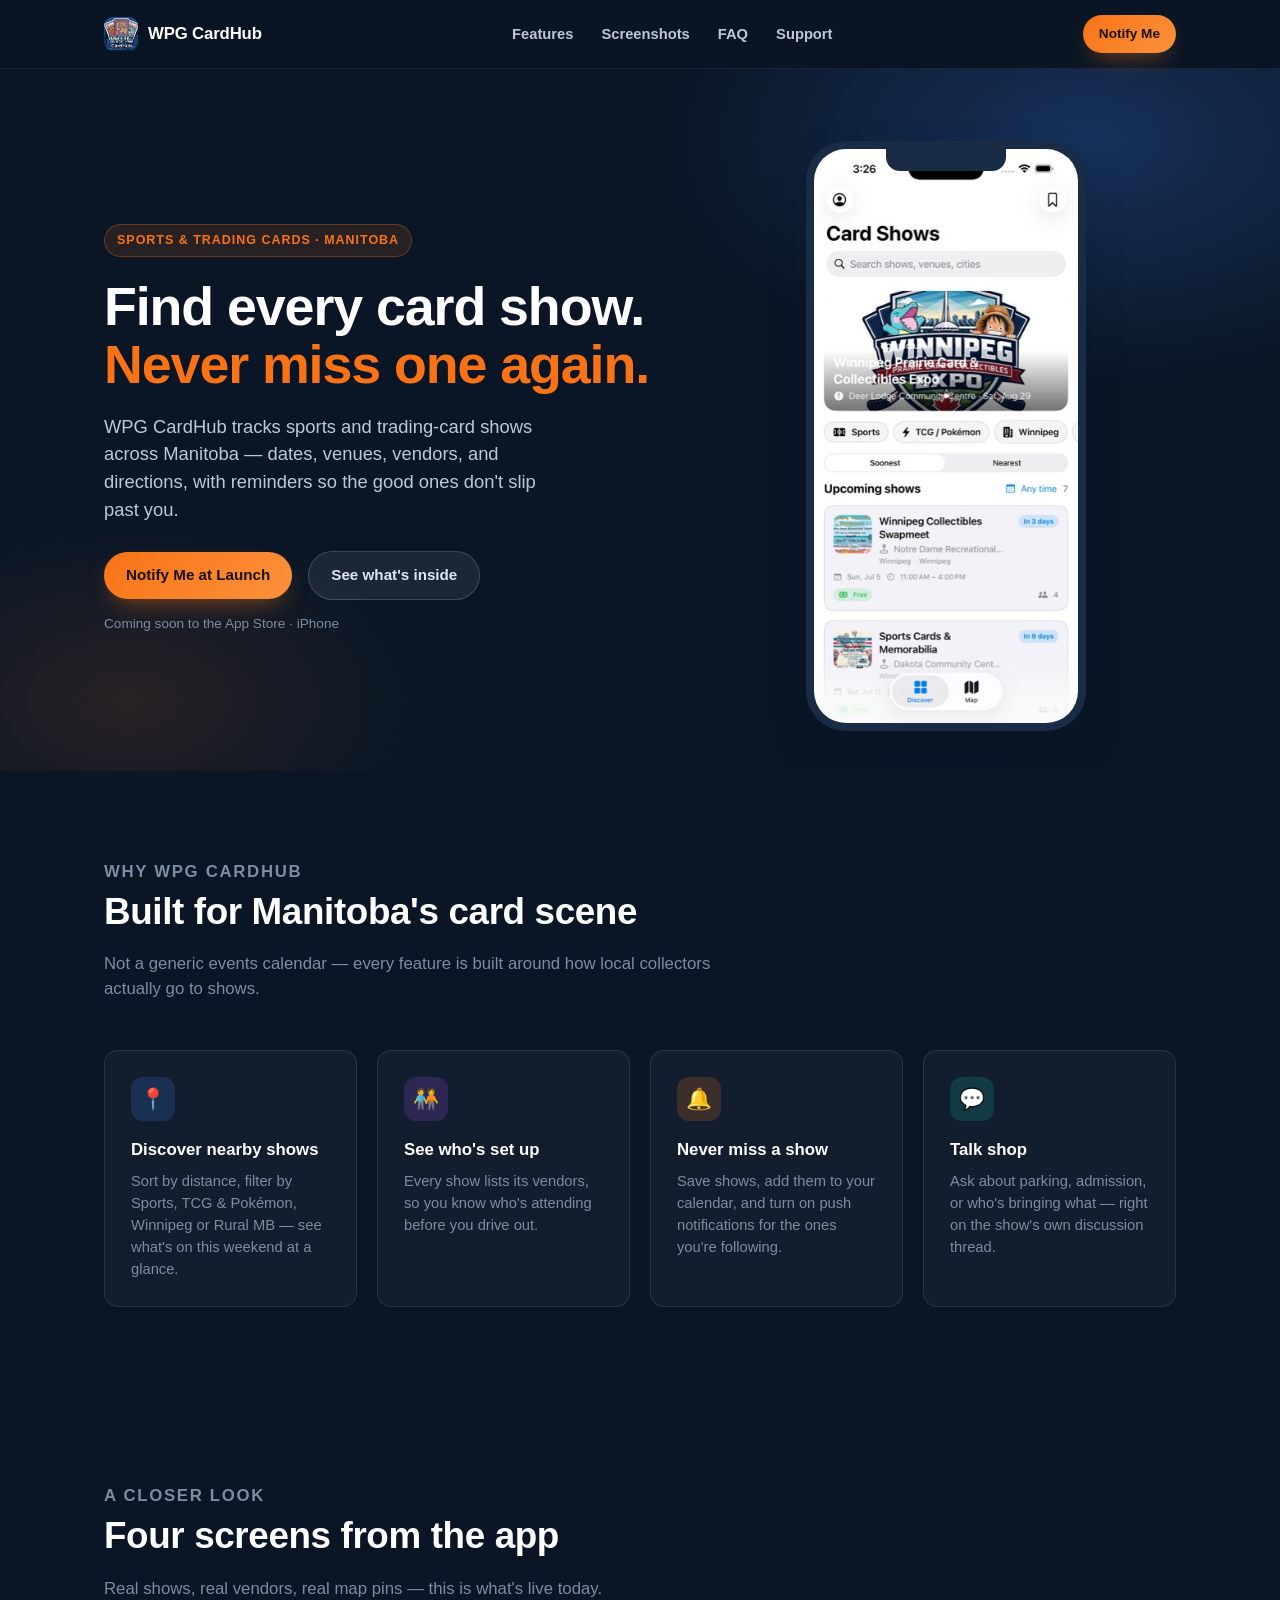
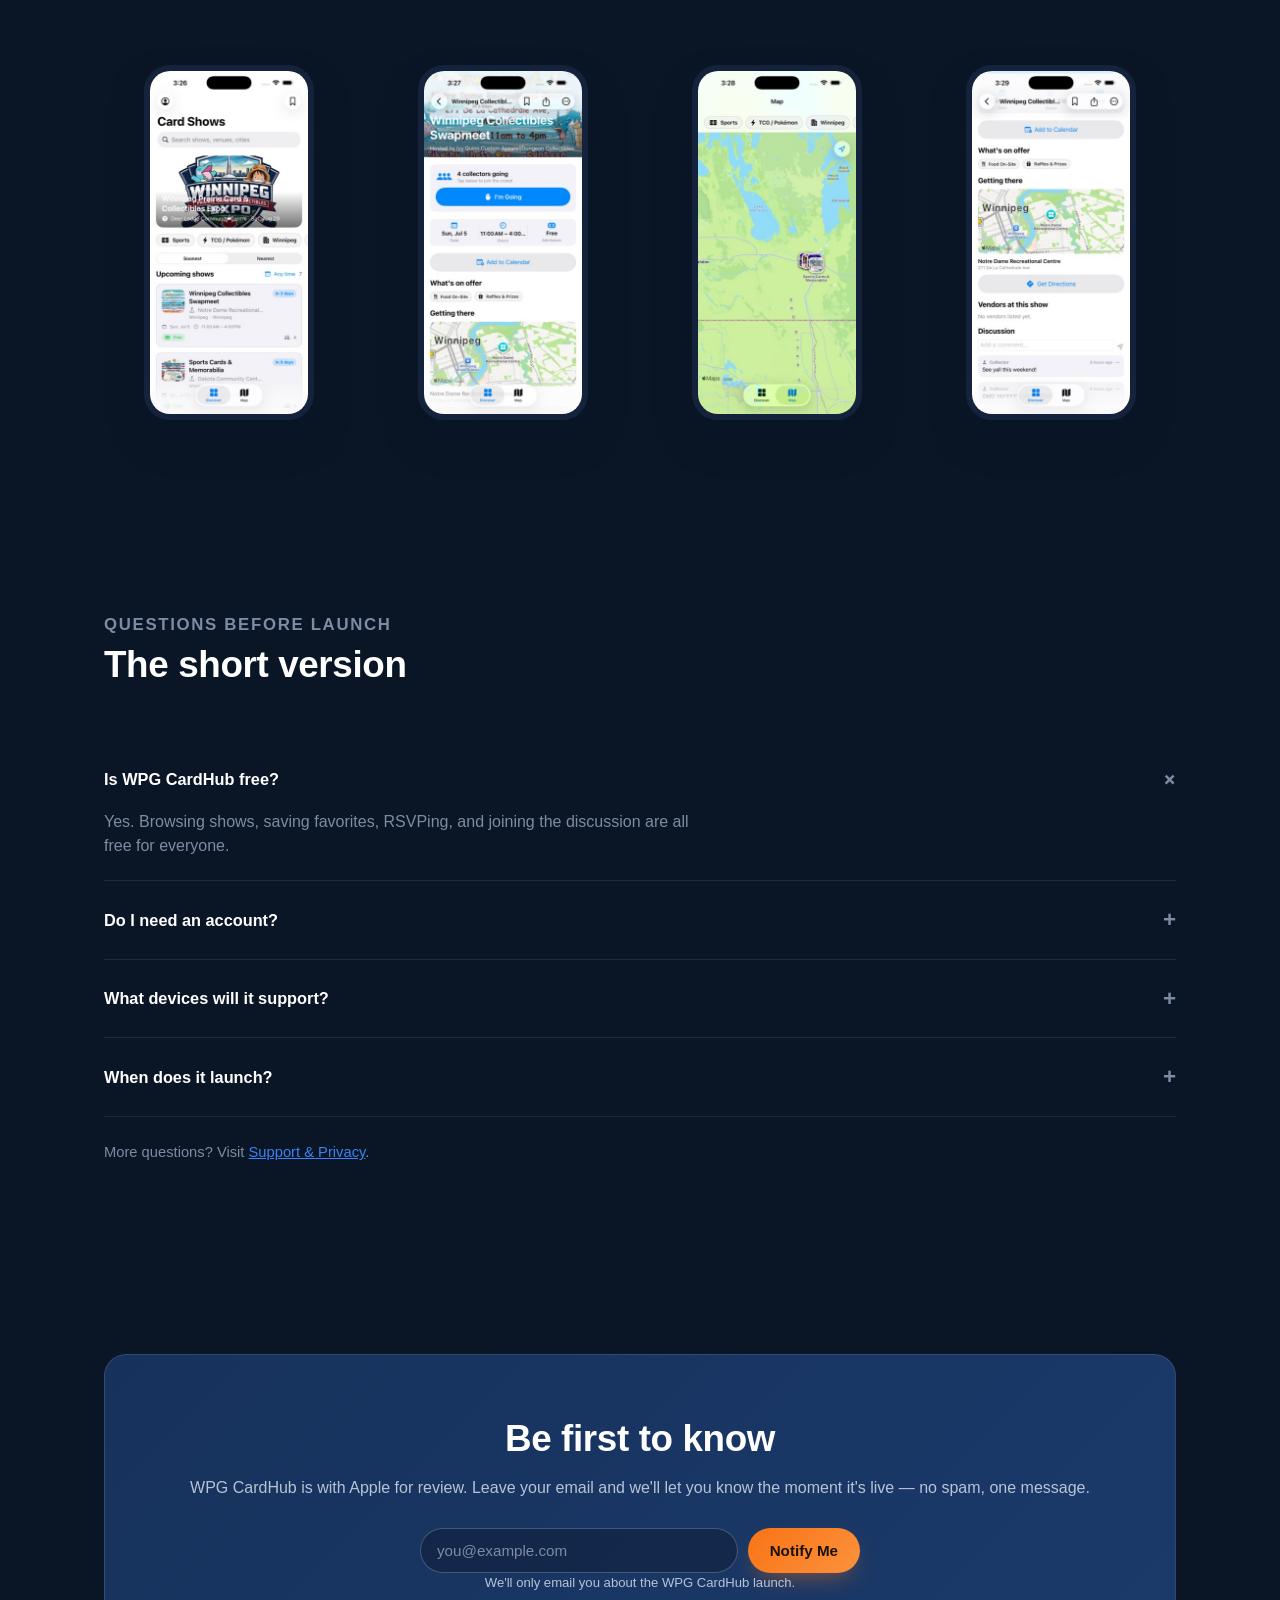
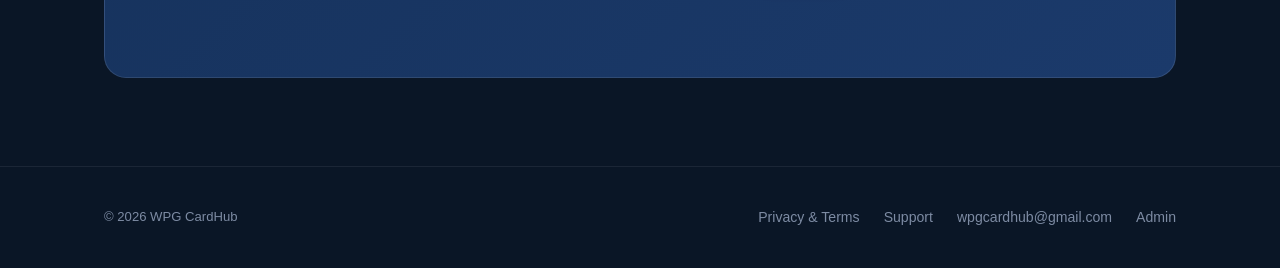
==== index.html @ 594dc7c0 "Update index.html" ====
<!doctype html>
<html lang="en">
<head>
  <meta charset="utf-8">
  <title>WPG CardHub — Find Winnipeg & Manitoba Card Shows</title>
  <meta name="description" content="WPG CardHub tracks every sports and trading card show in Winnipeg and rural Manitoba — dates, vendors, directions, and reminders in one free app.">
  <meta name="viewport" content="width=device-width, initial-scale=1">
  <link rel="icon" href="assets/favicon-64.png">
  <link rel="apple-touch-icon" href="assets/apple-touch-icon.png">
  <link rel="stylesheet" href="css/style.css">
</head>
<body>
  <header class="site-header">
    <div class="wrap">
      <a class="brand" href="#top">
        <img src="assets/app-icon-256.png" alt="">
        WPG CardHub
      </a>
      <nav class="site-nav">
        <a href="#features">Features</a>
        <a href="#screens">Screenshots</a>
        <a href="#faq">FAQ</a>
        <a href="https://jquiogue-commits.github.io/wpgcardhub-privacy/support">Support</a>
      </nav>
      <a class="btn btn-primary btn-sm" href="#notify">Notify Me</a>
    </div>
  </header>

  <main>
    <section class="hero" id="top">
      <div class="wrap hero-grid">
        <div>
          <span class="eyebrow">Sports &amp; Trading Cards · Manitoba</span>
          <h1>Find every card show. <span class="hl">Never miss one again.</span></h1>
          <p class="lead">
            WPG CardHub tracks sports and trading-card shows across Manitoba — dates, venues,
            vendors, and directions, with reminders so the good ones don't slip past you.
          </p>
          <div class="hero-cta">
            <a class="btn btn-primary" href="#notify">Notify Me at Launch</a>
            <a class="btn btn-ghost" href="#features">See what's inside</a>
          </div>
          <p class="fineprint">Coming soon to the App Store · iPhone</p>
        </div>
        <div class="hero-phone">
          <div class="phone-frame">
            <img src="assets/screenshots/1-discover.jpg" alt="WPG CardHub discover feed showing upcoming card shows">
          </div>
        </div>
      </div>
    </section>

    <section id="features">
      <div class="wrap">
        <div class="section-head">
          <p class="kicker">Why WPG CardHub</p>
          <h2>Built for Manitoba's card scene</h2>
          <p>Not a generic events calendar — every feature is built around how local collectors actually go to shows.</p>
        </div>
        <div class="grid-4">
          <div class="card">
            <div class="icon icon-sports">📍</div>
            <h3>Discover nearby shows</h3>
            <p>Sort by distance, filter by Sports, TCG &amp; Pokémon, Winnipeg or Rural MB — see what's on this weekend at a glance.</p>
          </div>
          <div class="card">
            <div class="icon icon-tcg">🧑‍🤝‍🧑</div>
            <h3>See who's set up</h3>
            <p>Every show lists its vendors, so you know who's attending before you drive out.</p>
          </div>
          <div class="card">
            <div class="icon icon-pokemon">🔔</div>
            <h3>Never miss a show</h3>
            <p>Save shows, add them to your calendar, and turn on push notifications for the ones you're following.</p>
          </div>
          <div class="card">
            <div class="icon icon-multi">💬</div>
            <h3>Talk shop</h3>
            <p>Ask about parking, admission, or who's bringing what — right on the show's own discussion thread.</p>
          </div>
        </div>
      </div>
    </section>

    <section id="screens">
      <div class="wrap">
        <div class="section-head">
          <p class="kicker">A closer look</p>
          <h2>Four screens from the app</h2>
          <p>Real shows, real vendors, real map pins — this is what's live today.</p>
        </div>
        <div class="shots">
          <figure class="shot"><img src="assets/screenshots/1-discover.jpg" alt="Discover feed"></figure>
          <figure class="shot"><img src="assets/screenshots/2-detail.jpg" alt="Show detail page"></figure>
          <figure class="shot"><img src="assets/screenshots/3-map.jpg" alt="Map of nearby shows"></figure>
          <figure class="shot"><img src="assets/screenshots/4-community.jpg" alt="Vendors and discussion"></figure>
        </div>
      </div>
    </section>

    <section id="faq">
      <div class="wrap">
        <div class="section-head">
          <p class="kicker">Questions before launch</p>
          <h2>The short version</h2>
        </div>
        <details class="faq-item" open>
          <summary>Is WPG CardHub free?</summary>
          <p>Yes. Browsing shows, saving favorites, RSVPing, and joining the discussion are all free for everyone.</p>
        </details>
        <details class="faq-item">
          <summary>Do I need an account?</summary>
          <p>No — browsing and RSVPing ("I'm Going") work without signing in. An account is only needed for app owners who manage the app.</p>
        </details>
        <details class="faq-item">
          <summary>What devices will it support?</summary>
          <p>iPhone, running iOS 17 or later.</p>
        </details>
        <details class="faq-item">
          <summary>When does it launch?</summary>
          <p>WPG CardHub is submitted for App Store review now. Join the waitlist below and we'll email you the moment it's live.</p>
        </details>
        <p style="margin-top:24px;color:var(--muted);font-size:0.92rem;">
          More questions? Visit <a href="https://jquiogue-commits.github.io/wpgcardhub-privacy/support" style="color:var(--accent-2);">Support &amp; Privacy</a>.
        </p>
      </div>
    </section>

    <section id="notify">
      <div class="wrap">
        <div class="waitlist">
          <h2>Be first to know</h2>
          <p>WPG CardHub is with Apple for review. Leave your email and we'll let you know the moment it's live — no spam, one message.</p>
          <form class="waitlist-form" id="waitlist-form">
            <input type="email" id="waitlist-email" placeholder="you@example.com" required autocomplete="email">
            <button class="btn btn-primary" type="submit" id="waitlist-submit">Notify Me</button>
          </form>
          <p class="waitlist-success" id="waitlist-success">You're on the list — thanks!</p>
          <p class="waitlist-error" id="waitlist-error"></p>
          <p class="waitlist-note">We'll only email you about the WPG CardHub launch.</p>
        </div>
      </div>
    </section>
  </main>

  <footer class="site-footer">
    <div class="wrap footer-grid">
      <span class="footer-copy">© 2026 WPG CardHub</span>
      <div class="footer-links">
        <a href="https://jquiogue-commits.github.io/wpgcardhub-privacy/">Privacy &amp; Terms</a>
        <a href="https://jquiogue-commits.github.io/wpgcardhub-privacy/support">Support</a>
        <a href="mailto:wpgcardhub@gmail.com">wpgcardhub@gmail.com</a>
        <a href="admin/">Admin</a>
      </div>
    </div>
  </footer>

  <script src="js/config.js"></script>
  <script src="js/site.js"></script>
</body>
</html>
---- css/style.css ----
:root {
  --navy-950: #0a1626;
  --navy-900: #0f2140;
  --navy-800: #16325c;
  --navy-700: #1b3a6b;
  --navy-600: #24487f;
  --silver: #dfe7f2;
  --cream: #f4f6fa;
  --ink: #0a1626;
  --muted: #7d8ba3;
  --sports: #3b82f6;
  --pokemon: #f97316;
  --tcg: #a855f7;
  --multi: #14b8a6;
  --accent: #f97316;
  --accent-2: #3b82f6;
  --radius-lg: 22px;
  --radius-md: 14px;
  --radius-sm: 8px;
  --max-w: 1120px;
  --shadow: 0 20px 50px -20px rgba(10, 22, 38, 0.5);
}

* { box-sizing: border-box; }

html { scroll-behavior: smooth; }

body {
  margin: 0;
  font-family: -apple-system, BlinkMacSystemFont, "Segoe UI", Roboto, Helvetica, Arial, sans-serif;
  background: var(--navy-950);
  color: var(--silver);
  line-height: 1.5;
  -webkit-font-smoothing: antialiased;
}

img { max-width: 100%; display: block; }

a { color: inherit; }

.wrap {
  max-width: var(--max-w);
  margin: 0 auto;
  padding: 0 24px;
}

/* ---------- Header ---------- */

header.site-header {
  position: sticky;
  top: 0;
  z-index: 40;
  background: rgba(10, 22, 38, 0.85);
  backdrop-filter: blur(10px);
  border-bottom: 1px solid rgba(223, 231, 242, 0.08);
}

.site-header .wrap {
  display: flex;
  align-items: center;
  justify-content: space-between;
  height: 68px;
}

.brand {
  display: flex;
  align-items: center;
  gap: 10px;
  font-weight: 800;
  font-size: 1.05rem;
  letter-spacing: -0.01em;
  text-decoration: none;
  color: #fff;
}

.brand img { width: 34px; height: 34px; border-radius: 9px; }

nav.site-nav { display: flex; align-items: center; gap: 28px; }
nav.site-nav a {
  text-decoration: none;
  color: var(--silver);
  font-size: 0.92rem;
  font-weight: 600;
  opacity: 0.85;
}
nav.site-nav a:hover { opacity: 1; }

.btn {
  display: inline-flex;
  align-items: center;
  justify-content: center;
  gap: 8px;
  padding: 12px 22px;
  border-radius: 999px;
  font-weight: 700;
  font-size: 0.95rem;
  text-decoration: none;
  border: none;
  cursor: pointer;
  transition: transform 0.15s ease, box-shadow 0.15s ease;
}
.btn:active { transform: scale(0.97); }
.btn-primary {
  background: linear-gradient(135deg, var(--accent), #fb923c);
  color: #1a1206;
  box-shadow: 0 10px 24px -10px rgba(249, 115, 22, 0.6);
}
.btn-ghost {
  background: rgba(223, 231, 242, 0.08);
  color: var(--silver);
  border: 1px solid rgba(223, 231, 242, 0.18);
}
.btn-sm { padding: 9px 16px; font-size: 0.85rem; }
.btn-block { width: 100%; }

/* ---------- Hero ---------- */

.hero {
  position: relative;
  overflow: hidden;
  padding: 72px 0 40px;
  background:
    radial-gradient(700px 400px at 85% 10%, rgba(59, 130, 246, 0.25), transparent 60%),
    radial-gradient(500px 300px at 10% 90%, rgba(249, 115, 22, 0.12), transparent 60%);
}

.hero-grid {
  display: grid;
  grid-template-columns: 1.1fr 0.9fr;
  gap: 48px;
  align-items: center;
}

.eyebrow {
  display: inline-flex;
  align-items: center;
  gap: 8px;
  font-size: 0.78rem;
  font-weight: 800;
  letter-spacing: 0.08em;
  text-transform: uppercase;
  color: var(--accent);
  background: rgba(249, 115, 22, 0.12);
  border: 1px solid rgba(249, 115, 22, 0.3);
  padding: 6px 12px;
  border-radius: 999px;
  margin-bottom: 20px;
}

h1 {
  font-size: clamp(2.2rem, 4.2vw, 3.4rem);
  line-height: 1.08;
  letter-spacing: -0.02em;
  margin: 0 0 20px;
  color: #fff;
}
h1 .hl { color: var(--accent); }

.hero p.lead {
  font-size: 1.15rem;
  color: var(--silver);
  opacity: 0.85;
  max-width: 46ch;
  margin: 0 0 28px;
}

.hero-cta { display: flex; align-items: center; gap: 16px; flex-wrap: wrap; margin-bottom: 14px; }
.fineprint { font-size: 0.85rem; color: var(--muted); }

.hero-phone {
  position: relative;
  display: flex;
  justify-content: center;
}
.phone-frame {
  width: 280px;
  border-radius: 40px;
  border: 8px solid #1a2b45;
  background: #1a2b45;
  box-shadow: var(--shadow);
  overflow: hidden;
  position: relative;
}
.phone-frame::before {
  content: "";
  position: absolute;
  top: 0; left: 50%;
  transform: translateX(-50%);
  width: 120px; height: 22px;
  background: #1a2b45;
  border-radius: 0 0 14px 14px;
  z-index: 2;
}
.phone-frame img { width: 100%; display: block; }

/* ---------- Section shared ---------- */

section { padding: 88px 0; }
.section-head { max-width: 640px; margin: 0 0 48px; }
.kicker {
  font-size: 0.78rem;
  font-weight: 800;
  letter-spacing: 0.1em;
  text-transform: uppercase;
  color: var(--accent-2);
  margin: 0 0 10px;
}
h2 {
  font-size: clamp(1.7rem, 3vw, 2.3rem);
  color: #fff;
  letter-spacing: -0.01em;
  margin: 0 0 12px;
}
.section-head p { color: var(--muted); font-size: 1.05rem; margin: 0; }

/* ---------- Feature grid ---------- */

.grid-4 {
  display: grid;
  grid-template-columns: repeat(4, 1fr);
  gap: 20px;
}
.card {
  background: rgba(223, 231, 242, 0.04);
  border: 1px solid rgba(223, 231, 242, 0.1);
  border-radius: var(--radius-md);
  padding: 26px;
}
.card .icon {
  width: 44px; height: 44px;
  border-radius: 12px;
  display: flex; align-items: center; justify-content: center;
  font-size: 1.3rem;
  margin-bottom: 16px;
}
.card h3 { margin: 0 0 8px; font-size: 1.05rem; color: #fff; }
.card p { margin: 0; color: var(--muted); font-size: 0.92rem; }

.icon-sports { background: rgba(59, 130, 246, 0.18); }
.icon-pokemon { background: rgba(249, 115, 22, 0.18); }
.icon-tcg { background: rgba(168, 85, 247, 0.18); }
.icon-multi { background: rgba(20, 184, 166, 0.18); }

/* ---------- Screenshot strip ---------- */

.shots {
  display: grid;
  grid-template-columns: repeat(4, 1fr);
  gap: 24px;
}
.shot {
  border-radius: 26px;
  border: 6px solid #14233b;
  overflow: hidden;
  box-shadow: var(--shadow);
}
.shot img { width: 100%; }
.shot-caption { text-align: center; margin-top: 12px; font-size: 0.88rem; color: var(--muted); }

/* ---------- FAQ ---------- */

.faq-item {
  border-bottom: 1px solid rgba(223, 231, 242, 0.1);
  padding: 22px 0;
}
.faq-item summary {
  cursor: pointer;
  list-style: none;
  display: flex;
  align-items: center;
  justify-content: space-between;
  font-weight: 700;
  color: #fff;
  font-size: 1.02rem;
}
.faq-item summary::-webkit-details-marker { display: none; }
.faq-item summary::after {
  content: "+";
  font-size: 1.4rem;
  color: var(--muted);
  transition: transform 0.2s ease;
}
.faq-item[open] summary::after { transform: rotate(45deg); }
.faq-item p { color: var(--muted); margin: 14px 0 0; max-width: 68ch; }

/* ---------- Waitlist ---------- */

.waitlist {
  border-radius: var(--radius-lg);
  background: linear-gradient(135deg, var(--navy-800), var(--navy-700));
  border: 1px solid rgba(223, 231, 242, 0.12);
  padding: 56px;
  text-align: center;
}
.waitlist h2 { margin-bottom: 10px; }
.waitlist p { color: var(--silver); opacity: 0.8; margin: 0 0 28px; }

.waitlist-form {
  display: flex;
  gap: 10px;
  max-width: 440px;
  margin: 0 auto;
}
.waitlist-form input[type="email"] {
  flex: 1;
  padding: 13px 16px;
  border-radius: 999px;
  border: 1px solid rgba(223, 231, 242, 0.25);
  background: rgba(10, 22, 38, 0.4);
  color: #fff;
  font-size: 0.95rem;
}
.waitlist-form input[type="email"]::placeholder { color: var(--muted); }
.waitlist-note { font-size: 0.82rem; color: var(--muted); margin-top: 14px; }
.waitlist-success {
  display: none;
  color: #4ade80;
  font-weight: 700;
  margin-top: 18px;
}
.waitlist-error {
  display: none;
  color: #f87171;
  font-weight: 600;
  margin-top: 14px;
  font-size: 0.88rem;
}

/* ---------- Footer ---------- */

footer.site-footer {
  border-top: 1px solid rgba(223, 231, 242, 0.08);
  padding: 40px 0;
}
.footer-grid {
  display: flex;
  align-items: center;
  justify-content: space-between;
  flex-wrap: wrap;
  gap: 16px;
}
.footer-links { display: flex; gap: 24px; flex-wrap: wrap; }
.footer-links a {
  text-decoration: none;
  color: var(--muted);
  font-size: 0.88rem;
}
.footer-links a:hover { color: var(--silver); }
.footer-copy { font-size: 0.82rem; color: var(--muted); }

/* ---------- Responsive ---------- */

@media (max-width: 880px) {
  .hero-grid { grid-template-columns: 1fr; text-align: center; }
  .hero p.lead { margin-inline: auto; }
  .hero-cta { justify-content: center; }
  .hero-phone { margin-top: 24px; }
  .grid-4 { grid-template-columns: repeat(2, 1fr); }
  .shots { grid-template-columns: repeat(2, 1fr); }
  nav.site-nav { display: none; }
  .waitlist { padding: 36px 24px; }
  .waitlist-form { flex-direction: column; }
  section { padding: 60px 0; }
}
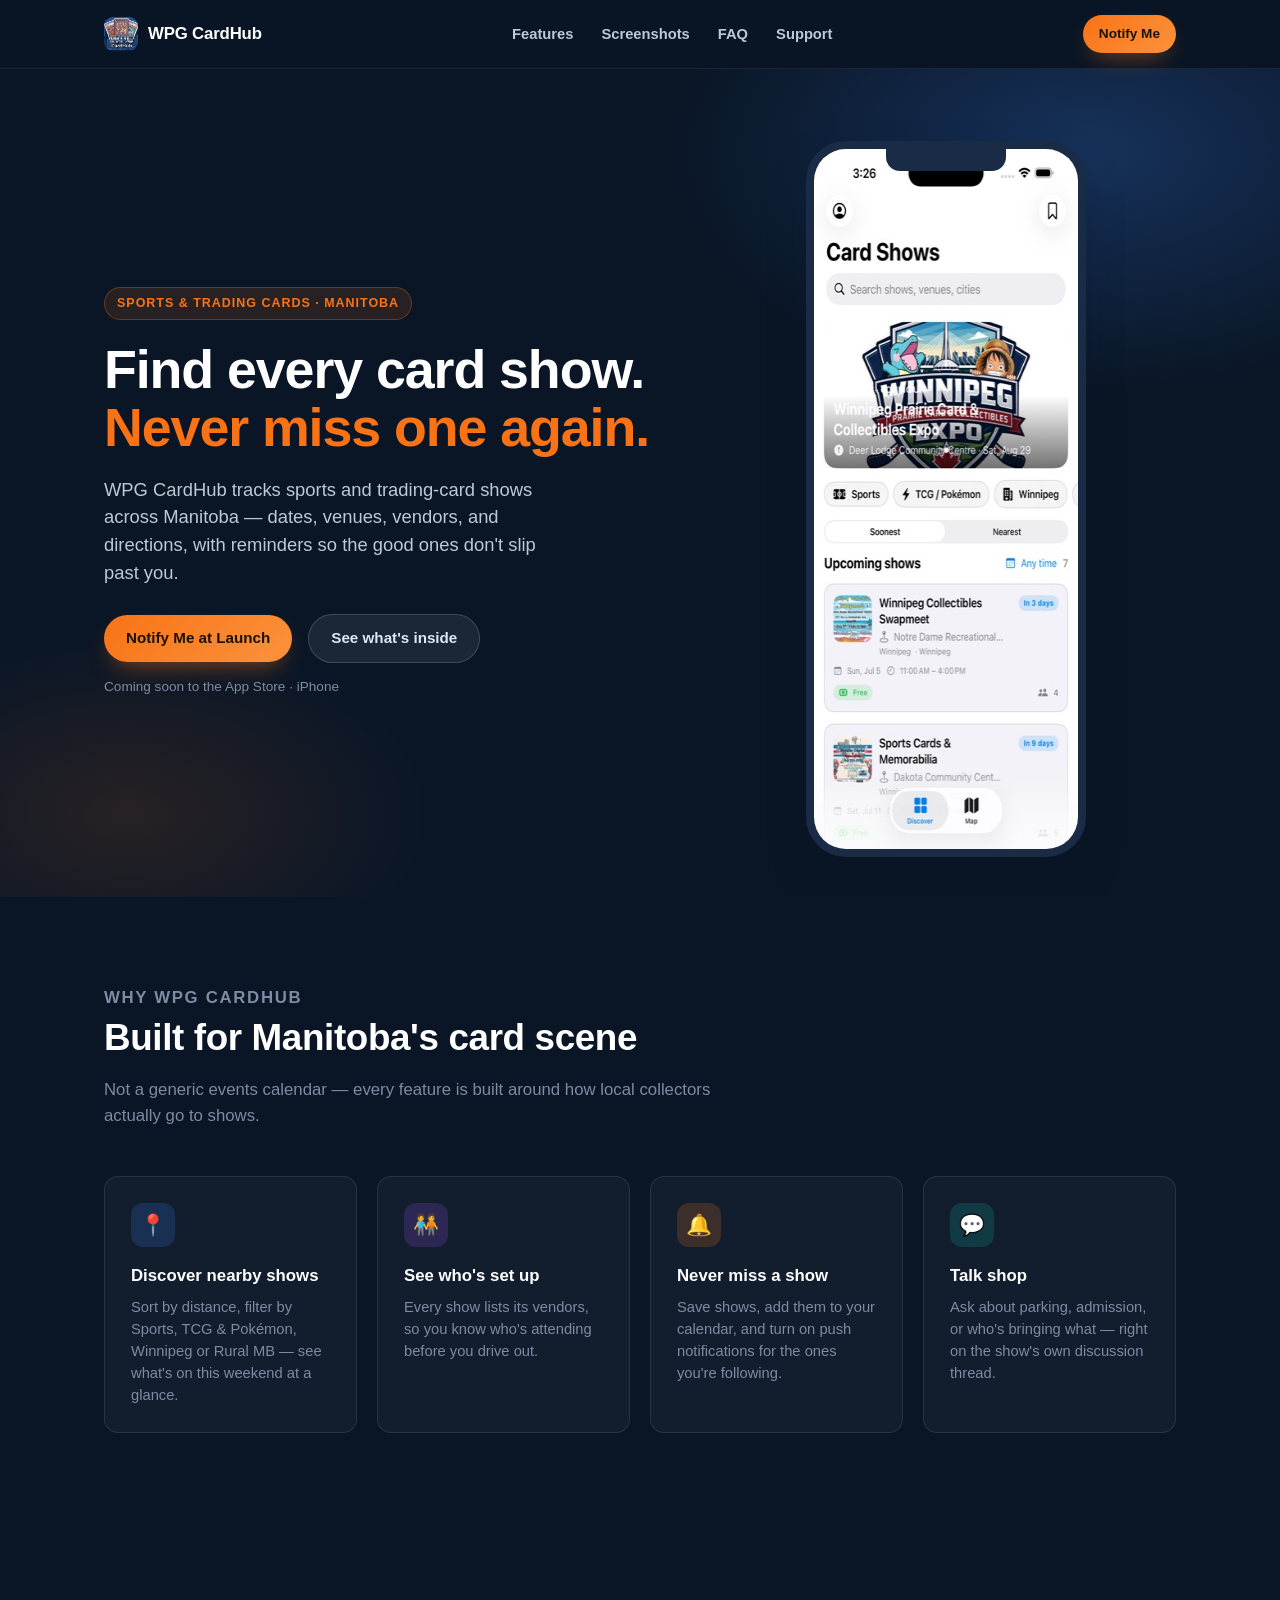
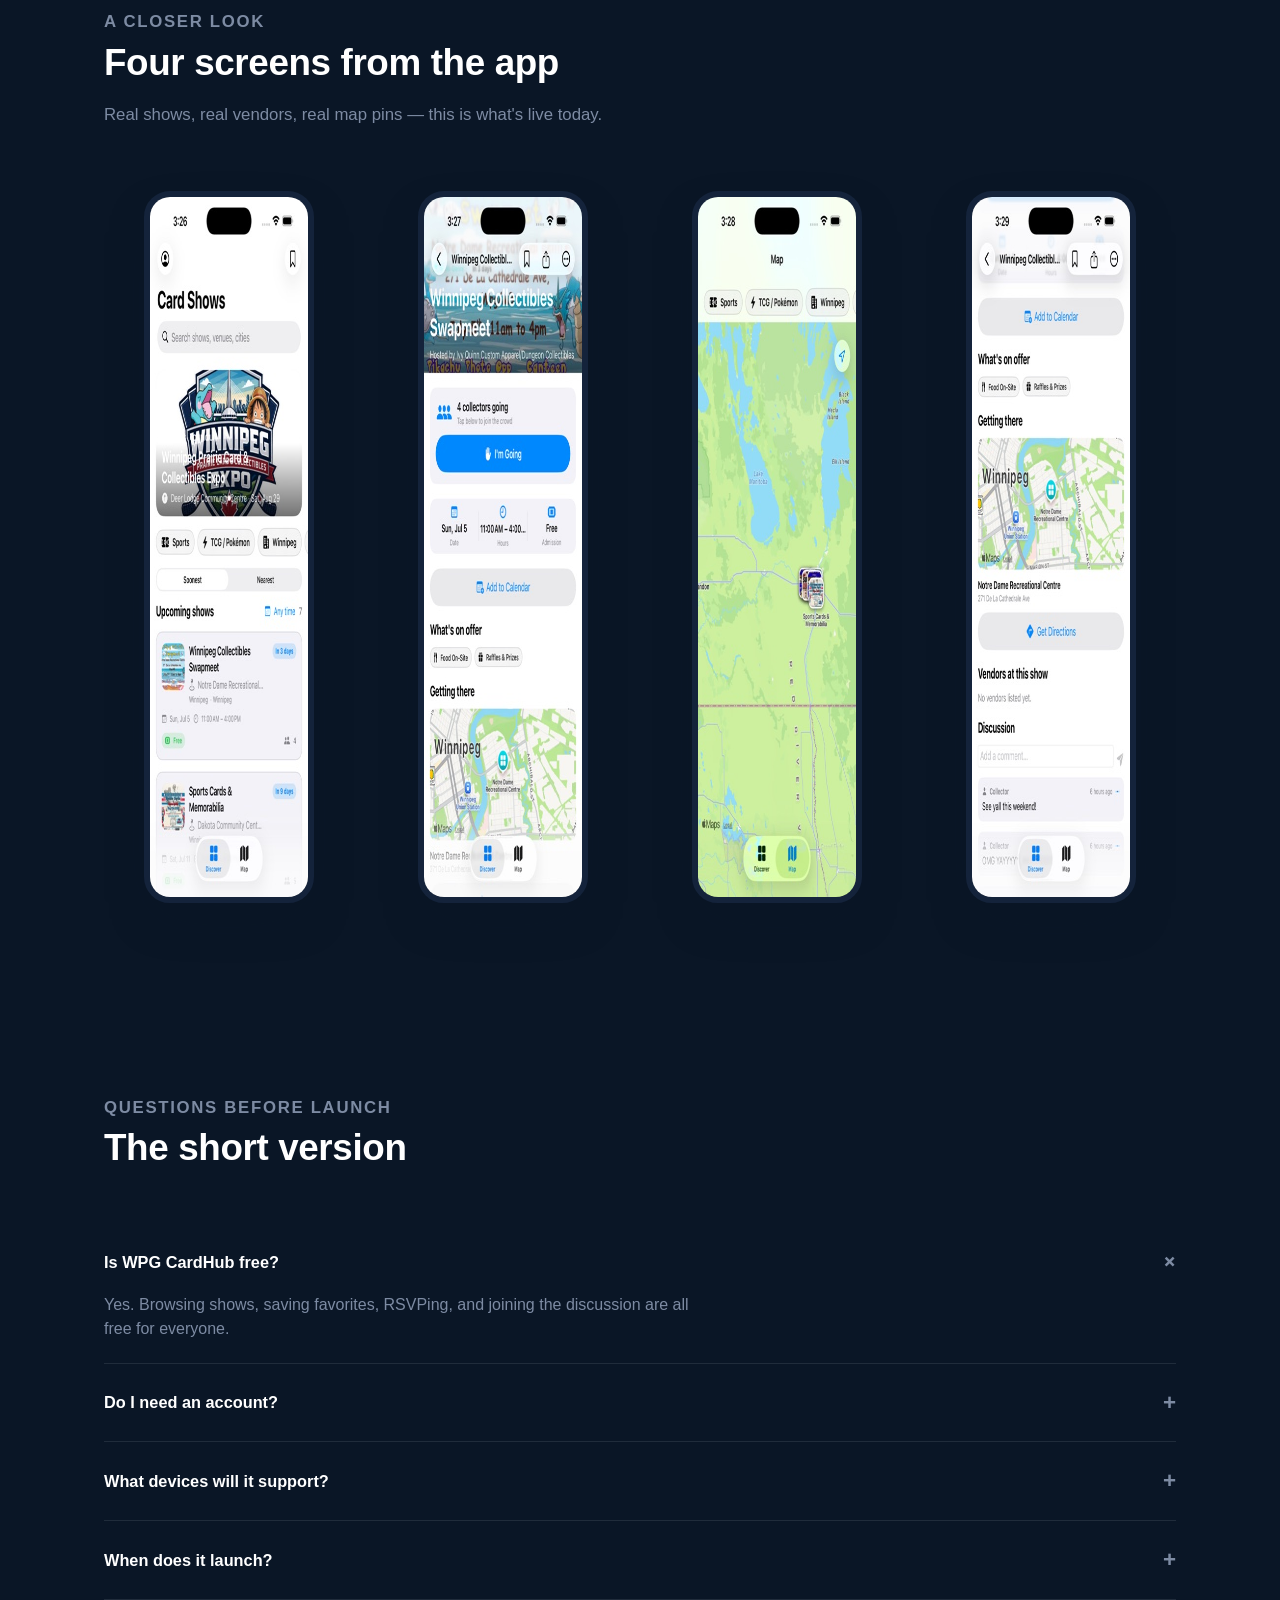
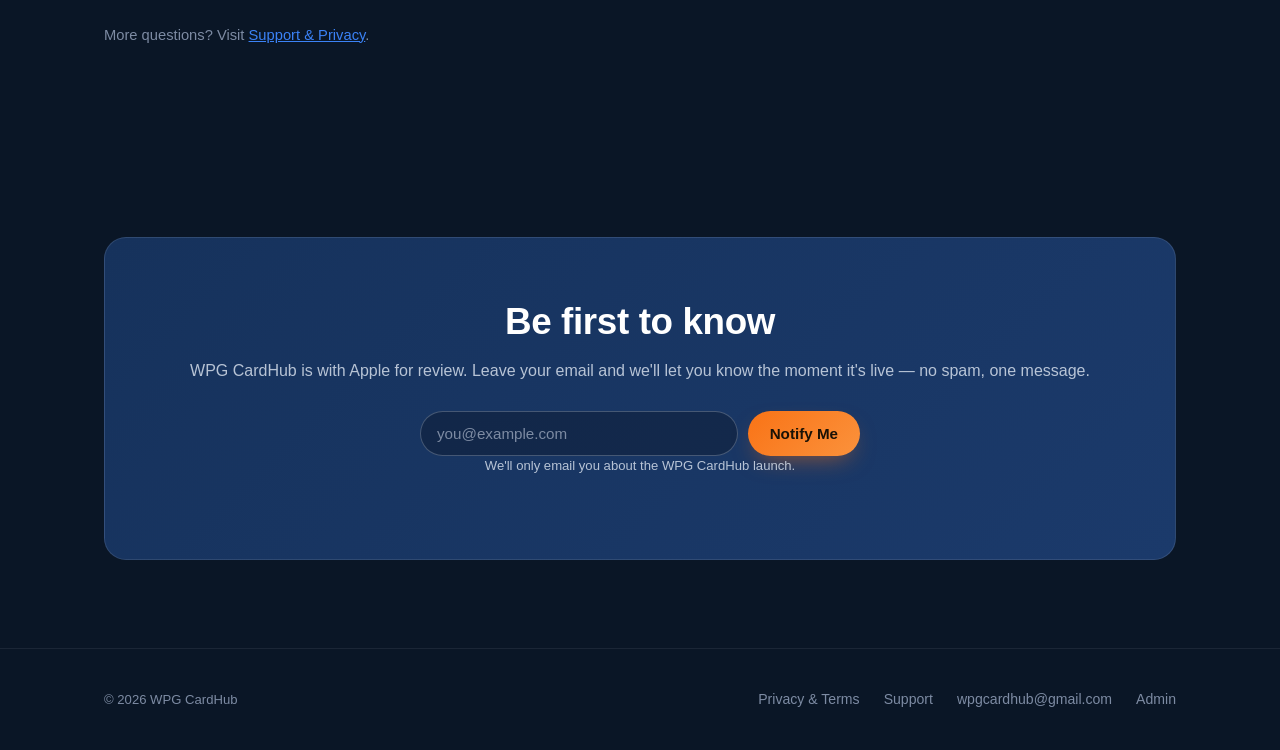
==== commit 91973ab2: "Fix code-review findings: import dedup, date guard, waitlist 409, polish - importAll skips already-i" ====
--- a/index.html
+++ b/index.html
@@ -5,6 +5,17 @@
   <title>WPG CardHub — Find Winnipeg & Manitoba Card Shows</title>
   <meta name="description" content="WPG CardHub tracks every sports and trading card show in Winnipeg and rural Manitoba — dates, vendors, directions, and reminders in one free app.">
   <meta name="viewport" content="width=device-width, initial-scale=1">
+  <link rel="canonical" href="https://wpgcardhub.app/">
+  <meta property="og:type" content="website">
+  <meta property="og:site_name" content="WPG CardHub">
+  <meta property="og:title" content="WPG CardHub — Find Winnipeg & Manitoba Card Shows">
+  <meta property="og:description" content="Every sports and trading card show in Winnipeg and rural Manitoba — dates, vendors, directions, and reminders in one free app.">
+  <meta property="og:url" content="https://wpgcardhub.app/">
+  <meta property="og:image" content="https://wpgcardhub.app/assets/og-image.jpg">
+  <meta name="twitter:card" content="summary">
+  <meta name="twitter:title" content="WPG CardHub — Find Winnipeg & Manitoba Card Shows">
+  <meta name="twitter:description" content="Every sports and trading card show in Winnipeg and rural Manitoba, in one free app.">
+  <meta name="twitter:image" content="https://wpgcardhub.app/assets/og-image.jpg">
   <link rel="icon" href="assets/favicon-64.png">
   <link rel="apple-touch-icon" href="assets/apple-touch-icon.png">
   <link rel="stylesheet" href="css/style.css">
@@ -13,7 +24,7 @@
   <header class="site-header">
     <div class="wrap">
       <a class="brand" href="#top">
-        <img src="assets/app-icon-256.png" alt="">
+        <img src="assets/logo-128.jpg" alt="" width="34" height="34">
         WPG CardHub
       </a>
       <nav class="site-nav">
@@ -44,7 +55,7 @@
         </div>
         <div class="hero-phone">
           <div class="phone-frame">
-            <img src="assets/screenshots/1-discover.jpg" alt="WPG CardHub discover feed showing upcoming card shows">
+            <img src="assets/screenshots/1-discover.jpg" alt="WPG CardHub discover feed showing upcoming card shows" width="322" height="700" fetchpriority="high">
           </div>
         </div>
       </div>
@@ -90,10 +101,10 @@
           <p>Real shows, real vendors, real map pins — this is what's live today.</p>
         </div>
         <div class="shots">
-          <figure class="shot"><img src="assets/screenshots/1-discover.jpg" alt="Discover feed"></figure>
-          <figure class="shot"><img src="assets/screenshots/2-detail.jpg" alt="Show detail page"></figure>
-          <figure class="shot"><img src="assets/screenshots/3-map.jpg" alt="Map of nearby shows"></figure>
-          <figure class="shot"><img src="assets/screenshots/4-community.jpg" alt="Vendors and discussion"></figure>
+          <figure class="shot"><img src="assets/screenshots/1-discover.jpg" alt="Discover feed" width="322" height="700" loading="lazy"></figure>
+          <figure class="shot"><img src="assets/screenshots/2-detail.jpg" alt="Show detail page" width="322" height="700" loading="lazy"></figure>
+          <figure class="shot"><img src="assets/screenshots/3-map.jpg" alt="Map of nearby shows" width="322" height="700" loading="lazy"></figure>
+          <figure class="shot"><img src="assets/screenshots/4-community.jpg" alt="Vendors and discussion" width="322" height="700" loading="lazy"></figure>
         </div>
       </div>
     </section>
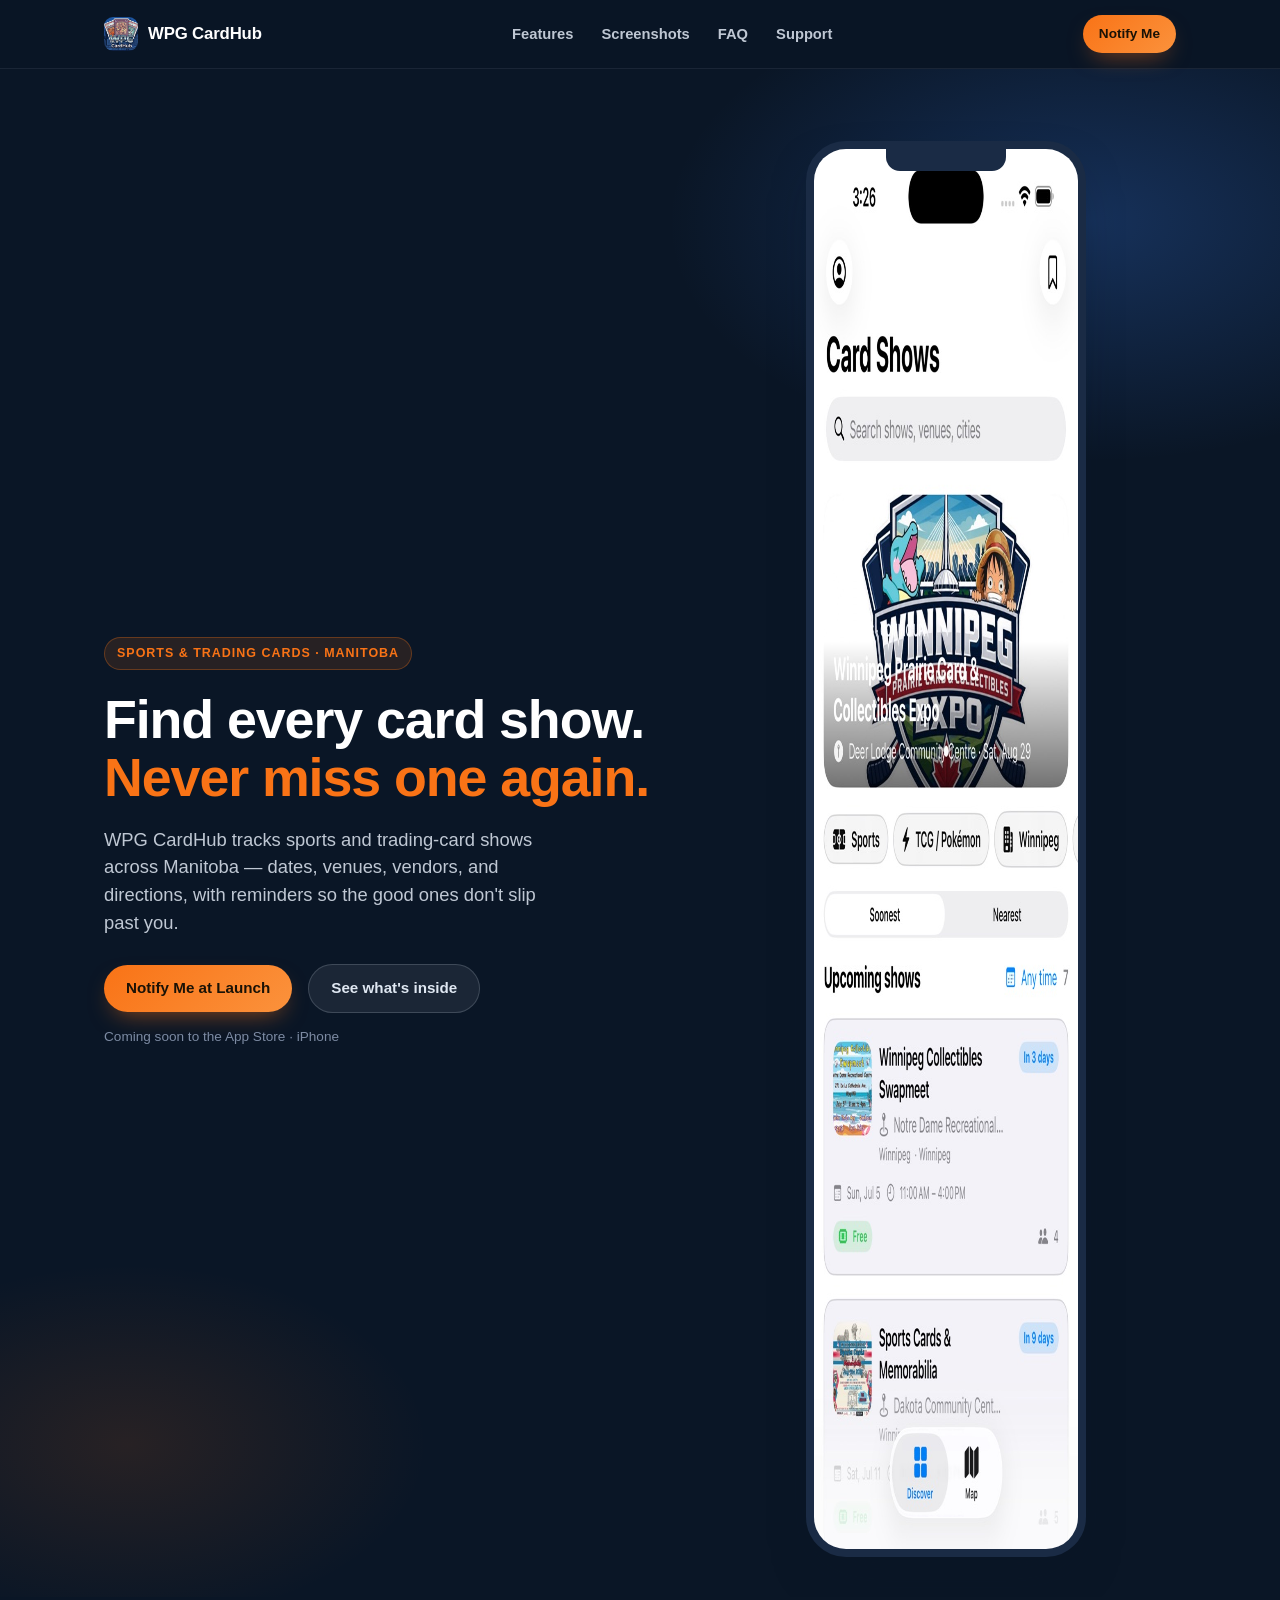
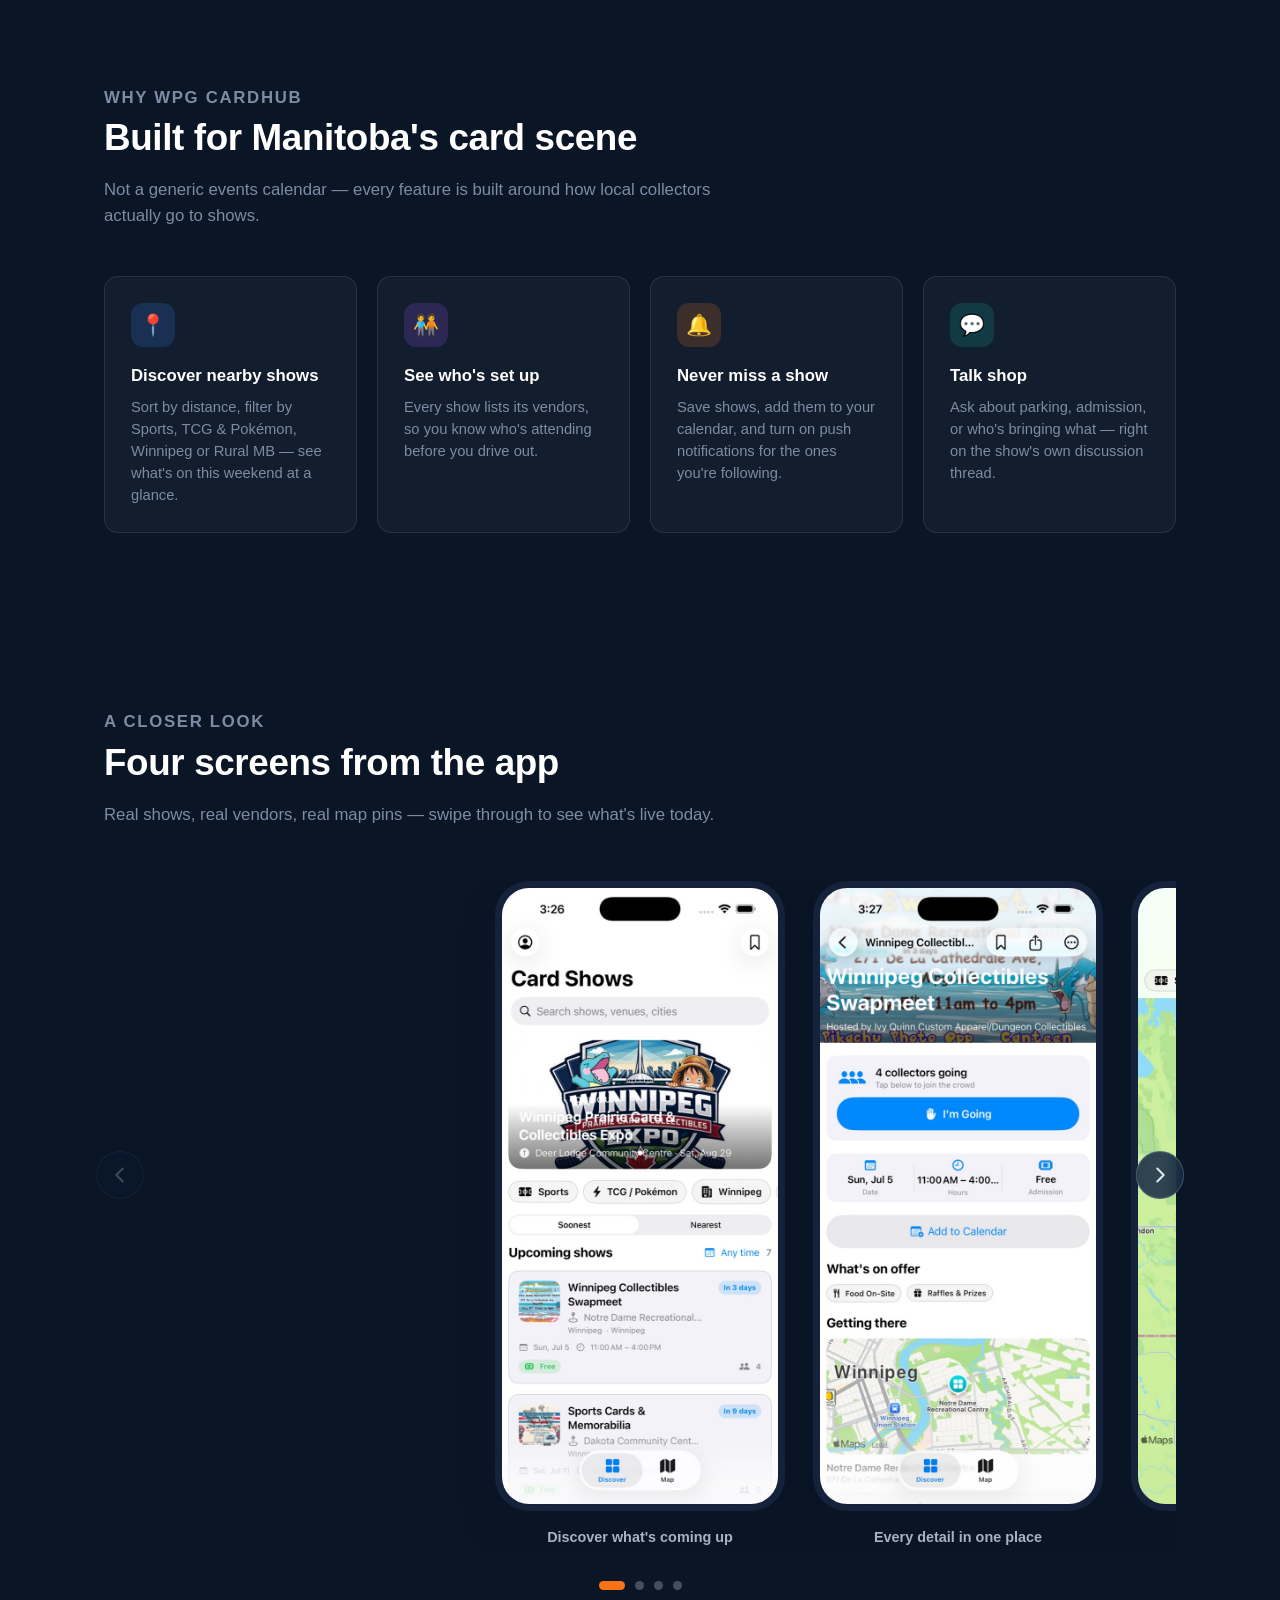
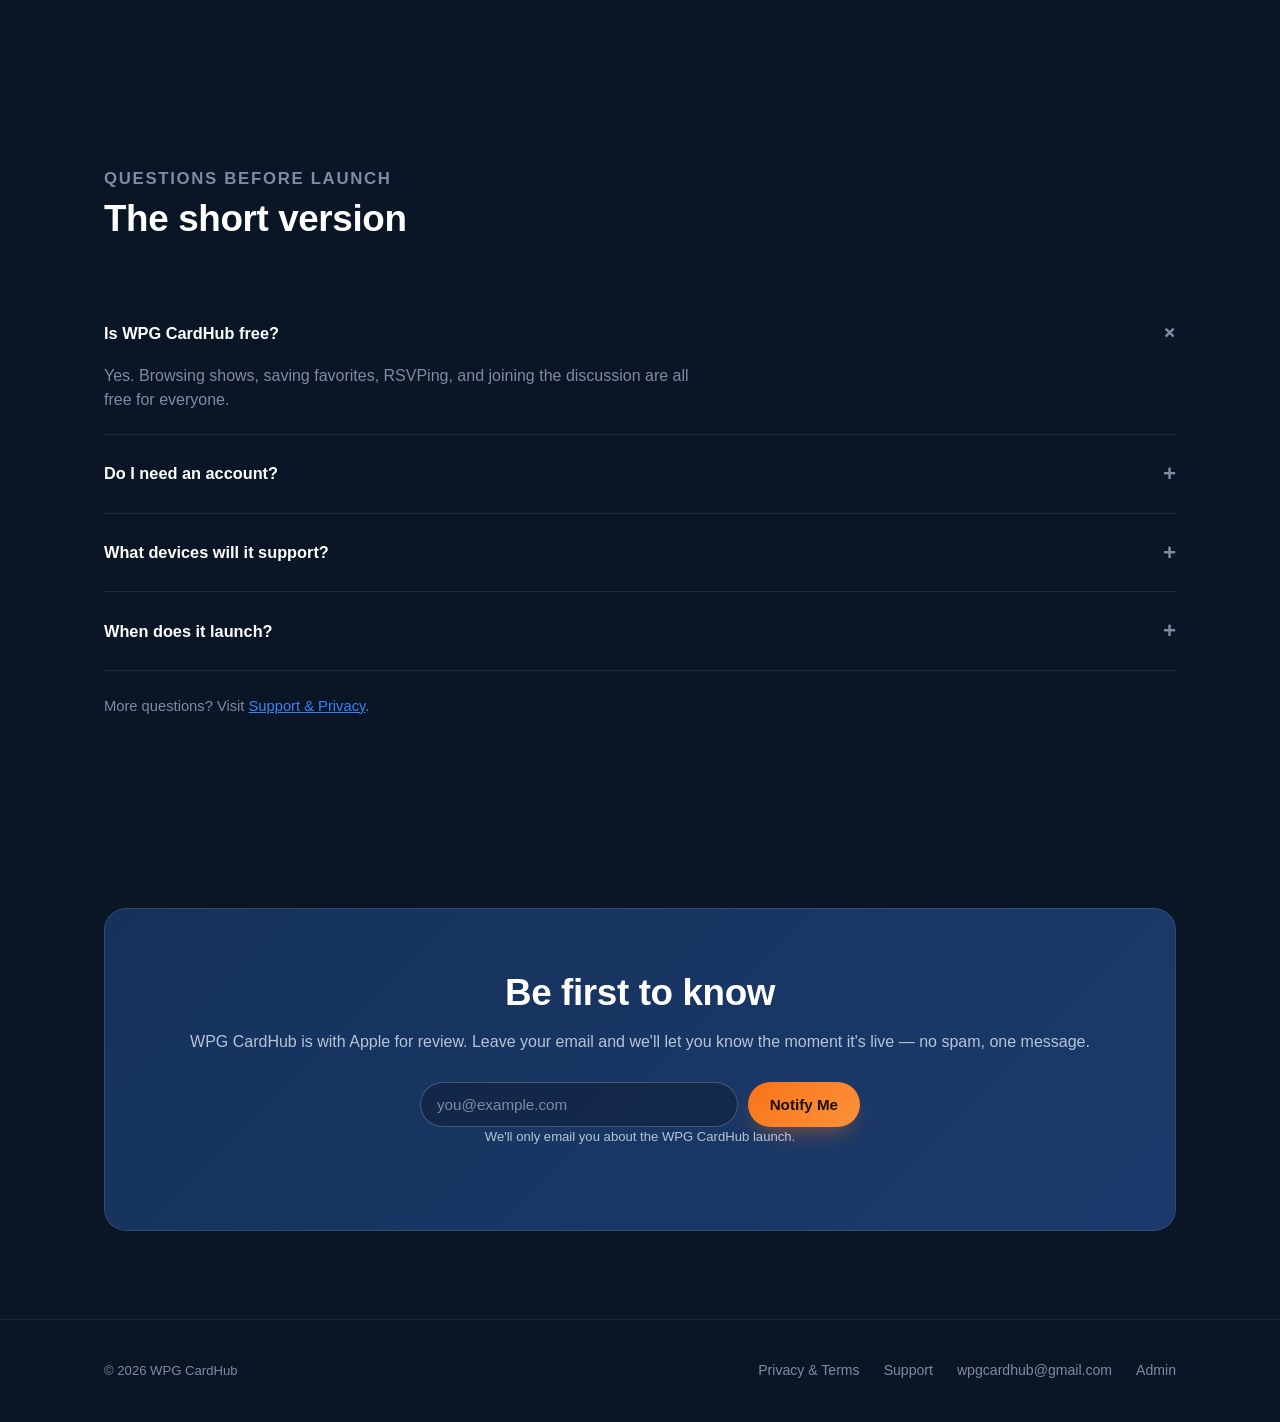
==== commit f560c3f6: "Swipeable screenshot carousel at 2x resolution The screenshots were exported at 322x700 and shown fo" ====
--- a/index.html
+++ b/index.html
@@ -55,7 +55,7 @@
         </div>
         <div class="hero-phone">
           <div class="phone-frame">
-            <img src="assets/screenshots/1-discover.jpg" alt="WPG CardHub discover feed showing upcoming card shows" width="322" height="700" fetchpriority="high">
+            <img src="assets/screenshots/1-discover.jpg" alt="WPG CardHub discover feed showing upcoming card shows" width="644" height="1400" fetchpriority="high">
           </div>
         </div>
       </div>
@@ -98,13 +98,38 @@
         <div class="section-head">
           <p class="kicker">A closer look</p>
           <h2>Four screens from the app</h2>
-          <p>Real shows, real vendors, real map pins — this is what's live today.</p>
+          <p>Real shows, real vendors, real map pins — swipe through to see what's live today.</p>
         </div>
-        <div class="shots">
-          <figure class="shot"><img src="assets/screenshots/1-discover.jpg" alt="Discover feed" width="322" height="700" loading="lazy"></figure>
-          <figure class="shot"><img src="assets/screenshots/2-detail.jpg" alt="Show detail page" width="322" height="700" loading="lazy"></figure>
-          <figure class="shot"><img src="assets/screenshots/3-map.jpg" alt="Map of nearby shows" width="322" height="700" loading="lazy"></figure>
-          <figure class="shot"><img src="assets/screenshots/4-community.jpg" alt="Vendors and discussion" width="322" height="700" loading="lazy"></figure>
+
+        <div class="carousel">
+          <button class="carousel-btn prev" id="shots-prev" aria-label="Previous screenshot" aria-controls="shots-track">
+            <svg viewBox="0 0 24 24" aria-hidden="true"><path d="M15 5l-7 7 7 7" fill="none" stroke="currentColor" stroke-width="2.2" stroke-linecap="round" stroke-linejoin="round"/></svg>
+          </button>
+
+          <div class="carousel-track" id="shots-track" tabindex="0" role="group" aria-label="App screenshots">
+            <figure class="slide">
+              <div class="slide-phone"><img src="assets/screenshots/1-discover.jpg" alt="Discover feed listing upcoming card shows" width="644" height="1400"></div>
+              <figcaption>Discover what's coming up</figcaption>
+            </figure>
+            <figure class="slide">
+              <div class="slide-phone"><img src="assets/screenshots/2-detail.jpg" alt="Show detail page with times, admission and venue map" width="644" height="1400" loading="lazy"></div>
+              <figcaption>Every detail in one place</figcaption>
+            </figure>
+            <figure class="slide">
+              <div class="slide-phone"><img src="assets/screenshots/3-map.jpg" alt="Map of card shows across Manitoba" width="644" height="1400" loading="lazy"></div>
+              <figcaption>Find shows near you</figcaption>
+            </figure>
+            <figure class="slide">
+              <div class="slide-phone"><img src="assets/screenshots/4-community.jpg" alt="Vendor list and show discussion thread" width="644" height="1400" loading="lazy"></div>
+              <figcaption>Vendors &amp; discussion</figcaption>
+            </figure>
+          </div>
+
+          <button class="carousel-btn next" id="shots-next" aria-label="Next screenshot" aria-controls="shots-track">
+            <svg viewBox="0 0 24 24" aria-hidden="true"><path d="M9 5l7 7-7 7" fill="none" stroke="currentColor" stroke-width="2.2" stroke-linecap="round" stroke-linejoin="round"/></svg>
+          </button>
+
+          <div class="carousel-dots" id="shots-dots" role="tablist" aria-label="Choose screenshot"></div>
         </div>
       </div>
     </section>
--- a/css/style.css
+++ b/css/style.css
@@ -241,21 +241,103 @@
 .icon-tcg { background: rgba(168, 85, 247, 0.18); }
 .icon-multi { background: rgba(20, 184, 166, 0.18); }
 
-/* ---------- Screenshot strip ---------- */
-
-.shots {
-  display: grid;
-  grid-template-columns: repeat(4, 1fr);
-  gap: 24px;
-}
-.shot {
-  border-radius: 26px;
-  border: 6px solid #14233b;
+/* ---------- Screenshot carousel ---------- */
+
+.carousel { position: relative; }
+
+.carousel-track {
+  display: flex;
+  gap: 28px;
+  overflow-x: auto;
+  scroll-snap-type: x mandatory;
+  scroll-behavior: smooth;
+  /* Lets the first and last slide settle in the middle of the viewport. */
+  padding: 6px calc(50% - 145px) 4px;
+  scrollbar-width: none;
+  -ms-overflow-style: none;
+}
+.carousel-track::-webkit-scrollbar { display: none; }
+.carousel-track:focus-visible {
+  outline: 2px solid var(--accent);
+  outline-offset: 6px;
+  border-radius: var(--radius-md);
+}
+
+.slide {
+  flex: 0 0 auto;
+  width: 290px;
+  scroll-snap-align: center;
+  margin: 0;
+}
+.slide-phone {
+  border-radius: 34px;
+  border: 7px solid #14233b;
   overflow: hidden;
+  background: #14233b;
   box-shadow: var(--shadow);
-}
-.shot img { width: 100%; }
-.shot-caption { text-align: center; margin-top: 12px; font-size: 0.88rem; color: var(--muted); }
+  /* Locks the frame to the screenshot's aspect ratio so nothing stretches. */
+  aspect-ratio: 644 / 1400;
+}
+.slide-phone img {
+  width: 100%;
+  height: 100%;
+  object-fit: cover;
+  display: block;
+}
+.slide figcaption {
+  text-align: center;
+  margin-top: 16px;
+  font-size: 0.9rem;
+  font-weight: 600;
+  color: var(--silver);
+  opacity: 0.75;
+}
+
+.carousel-btn {
+  position: absolute;
+  top: 42%;
+  transform: translateY(-50%);
+  z-index: 3;
+  width: 48px;
+  height: 48px;
+  border-radius: 50%;
+  border: 1px solid rgba(223, 231, 242, 0.2);
+  background: rgba(15, 33, 64, 0.82);
+  backdrop-filter: blur(8px);
+  color: var(--silver);
+  cursor: pointer;
+  display: flex;
+  align-items: center;
+  justify-content: center;
+  transition: background 0.15s ease, opacity 0.15s ease;
+}
+.carousel-btn svg { width: 22px; height: 22px; }
+.carousel-btn:hover { background: rgba(36, 72, 127, 0.95); }
+.carousel-btn.prev { left: -8px; }
+.carousel-btn.next { right: -8px; }
+.carousel-btn[disabled] { opacity: 0.25; cursor: default; }
+
+.carousel-dots {
+  display: flex;
+  justify-content: center;
+  gap: 10px;
+  margin-top: 28px;
+}
+.carousel-dots button {
+  width: 9px;
+  height: 9px;
+  padding: 0;
+  border-radius: 50%;
+  border: none;
+  background: rgba(223, 231, 242, 0.28);
+  cursor: pointer;
+  transition: background 0.2s ease, width 0.2s ease;
+}
+.carousel-dots button[aria-selected="true"] {
+  background: var(--accent);
+  width: 26px;
+  border-radius: 999px;
+}
 
 /* ---------- FAQ ---------- */
 
@@ -356,8 +438,11 @@
   .hero-cta { justify-content: center; }
   .hero-phone { margin-top: 24px; }
   .grid-4 { grid-template-columns: repeat(2, 1fr); }
-  .shots { grid-template-columns: repeat(2, 1fr); }
   nav.site-nav { display: none; }
+  /* Touch swiping replaces the arrows on small screens. */
+  .carousel-btn { display: none; }
+  .slide { width: min(74vw, 290px); }
+  .carousel-track { padding-inline: calc(50% - min(37vw, 145px)); }
   .waitlist { padding: 36px 24px; }
   .waitlist-form { flex-direction: column; }
   section { padding: 60px 0; }
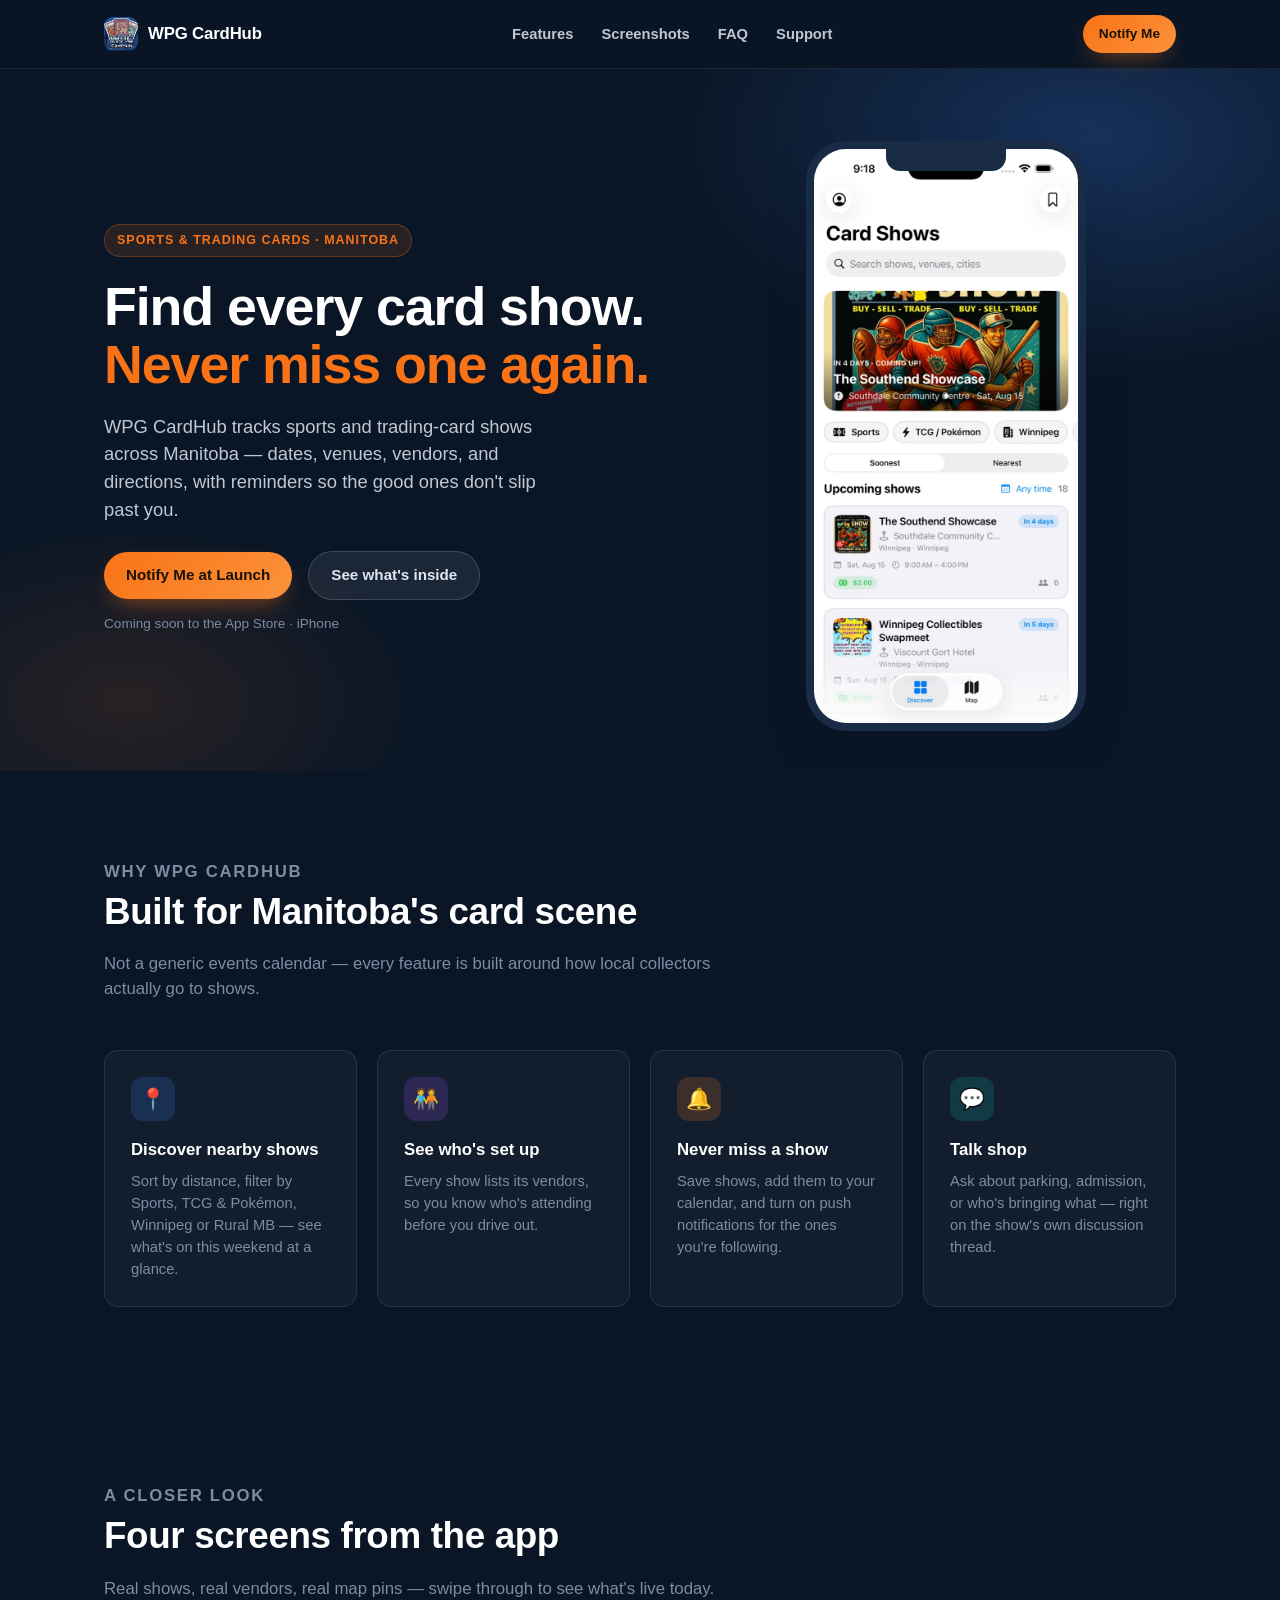
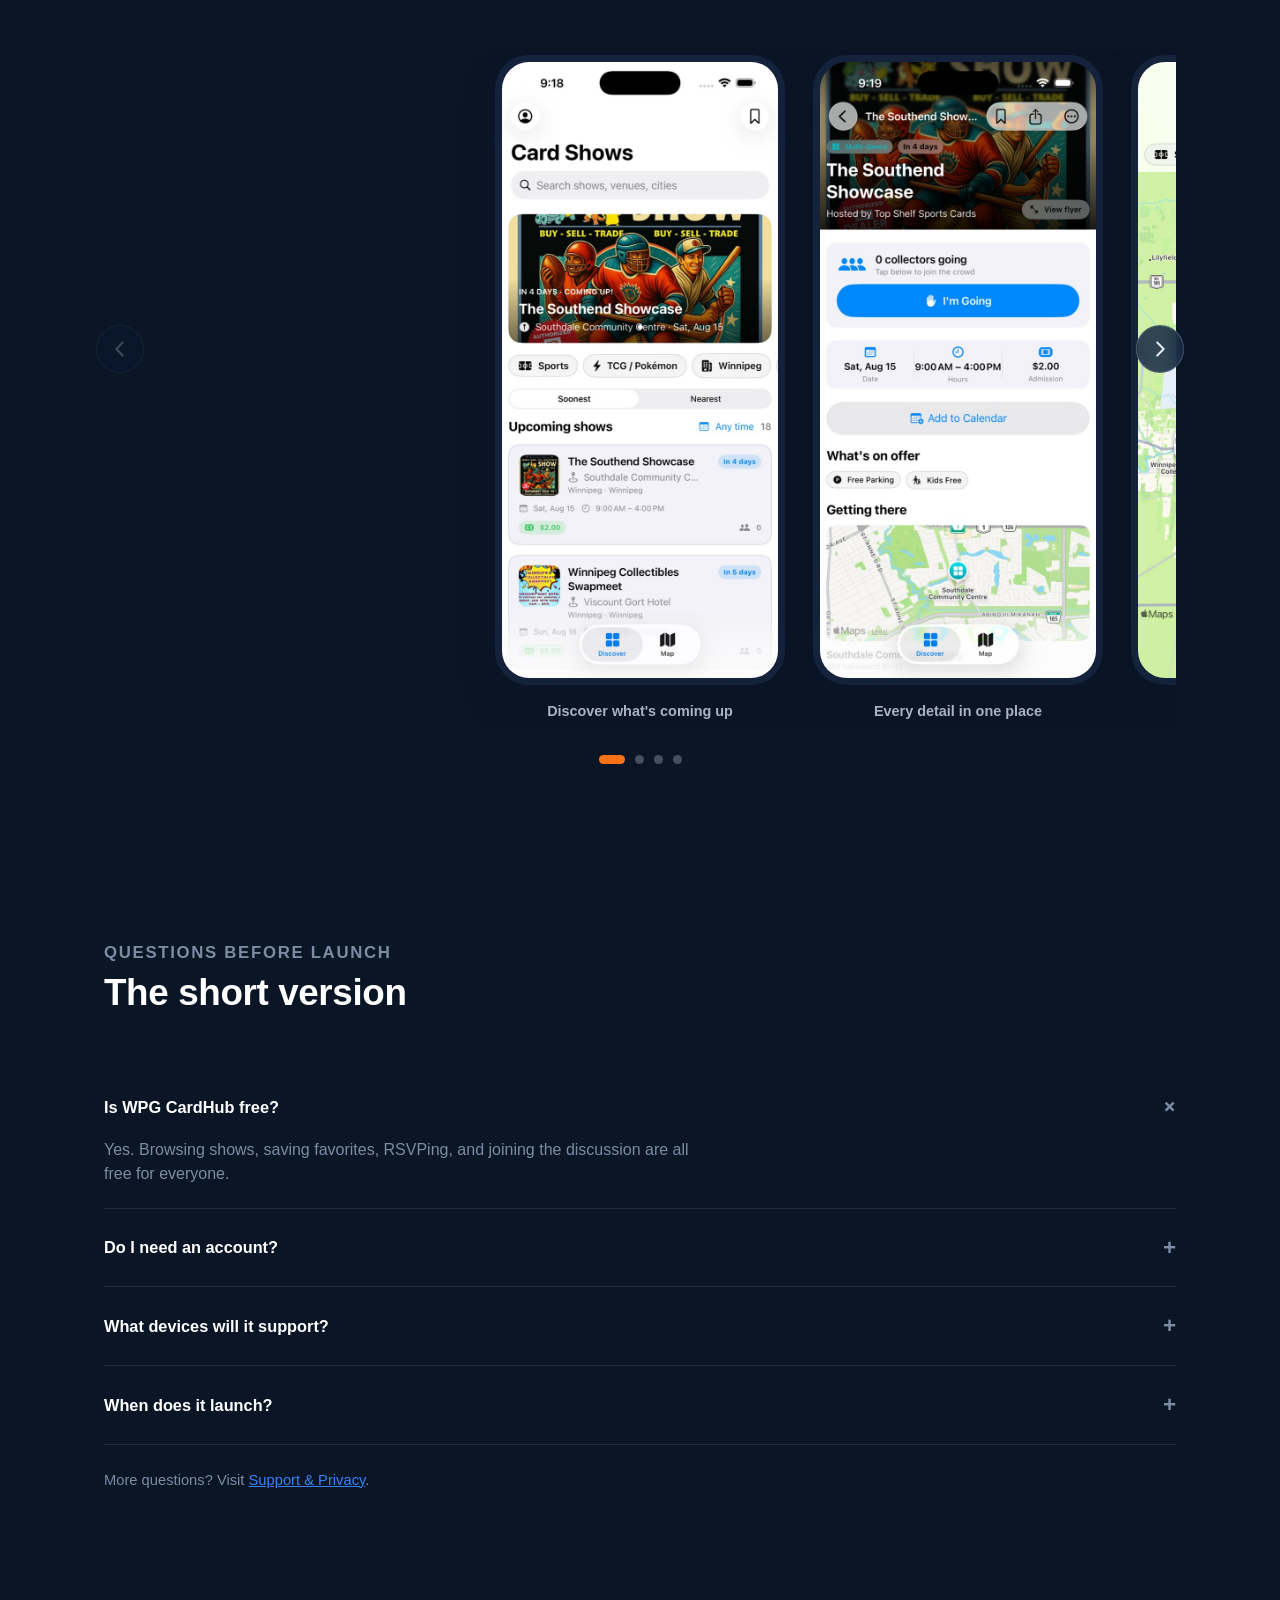
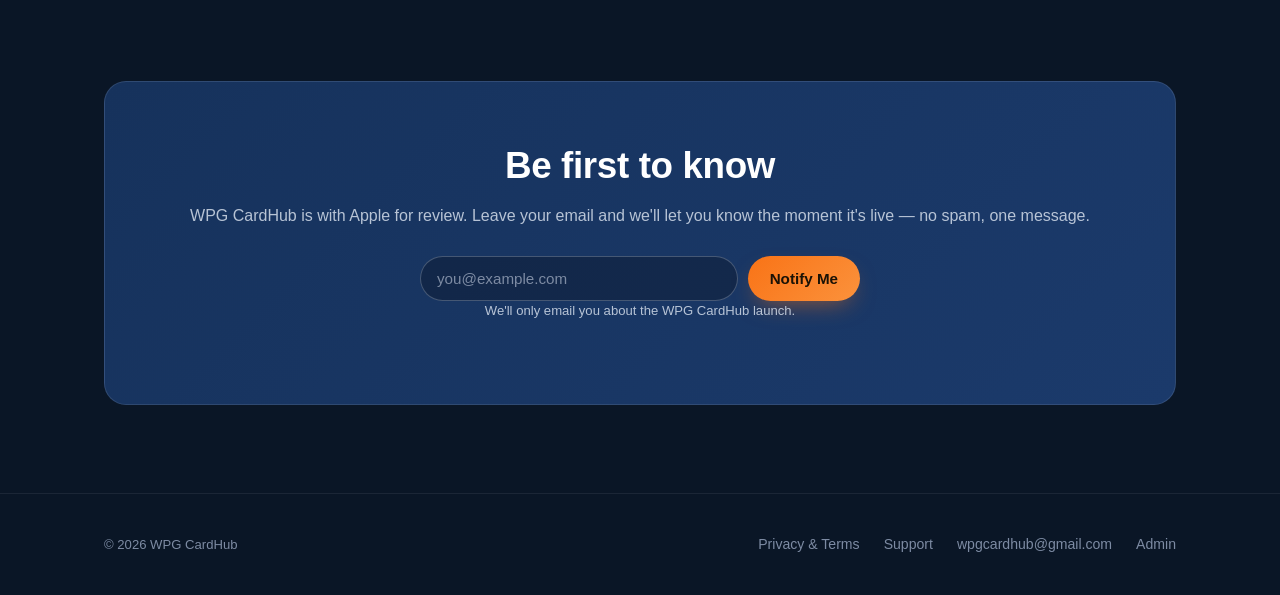
==== commit 42b6904e: "Refresh screenshots with current app build Recaptured all four from the latest build, so the detail " ====
--- a/index.html
+++ b/index.html
@@ -116,7 +116,7 @@
               <figcaption>Every detail in one place</figcaption>
             </figure>
             <figure class="slide">
-              <div class="slide-phone"><img src="assets/screenshots/3-map.jpg" alt="Map of card shows across Manitoba" width="644" height="1400" loading="lazy"></div>
+              <div class="slide-phone"><img src="assets/screenshots/3-map.jpg" alt="Map of card shows pinned across Winnipeg" width="644" height="1400" loading="lazy"></div>
               <figcaption>Find shows near you</figcaption>
             </figure>
             <figure class="slide">
--- a/css/style.css
+++ b/css/style.css
@@ -34,7 +34,10 @@
   -webkit-font-smoothing: antialiased;
 }
 
-img { max-width: 100%; display: block; }
+/* height:auto is required — the width/height attributes on <img> are there to
+   reserve layout space, but without this they pin the rendered height to the
+   intrinsic pixel height and stretch the image. */
+img { max-width: 100%; display: block; height: auto; }
 
 a { color: inherit; }
 
@@ -191,7 +194,7 @@
   border-radius: 0 0 14px 14px;
   z-index: 2;
 }
-.phone-frame img { width: 100%; display: block; }
+.phone-frame img { width: 100%; height: auto; display: block; }
 
 /* ---------- Section shared ---------- */
 
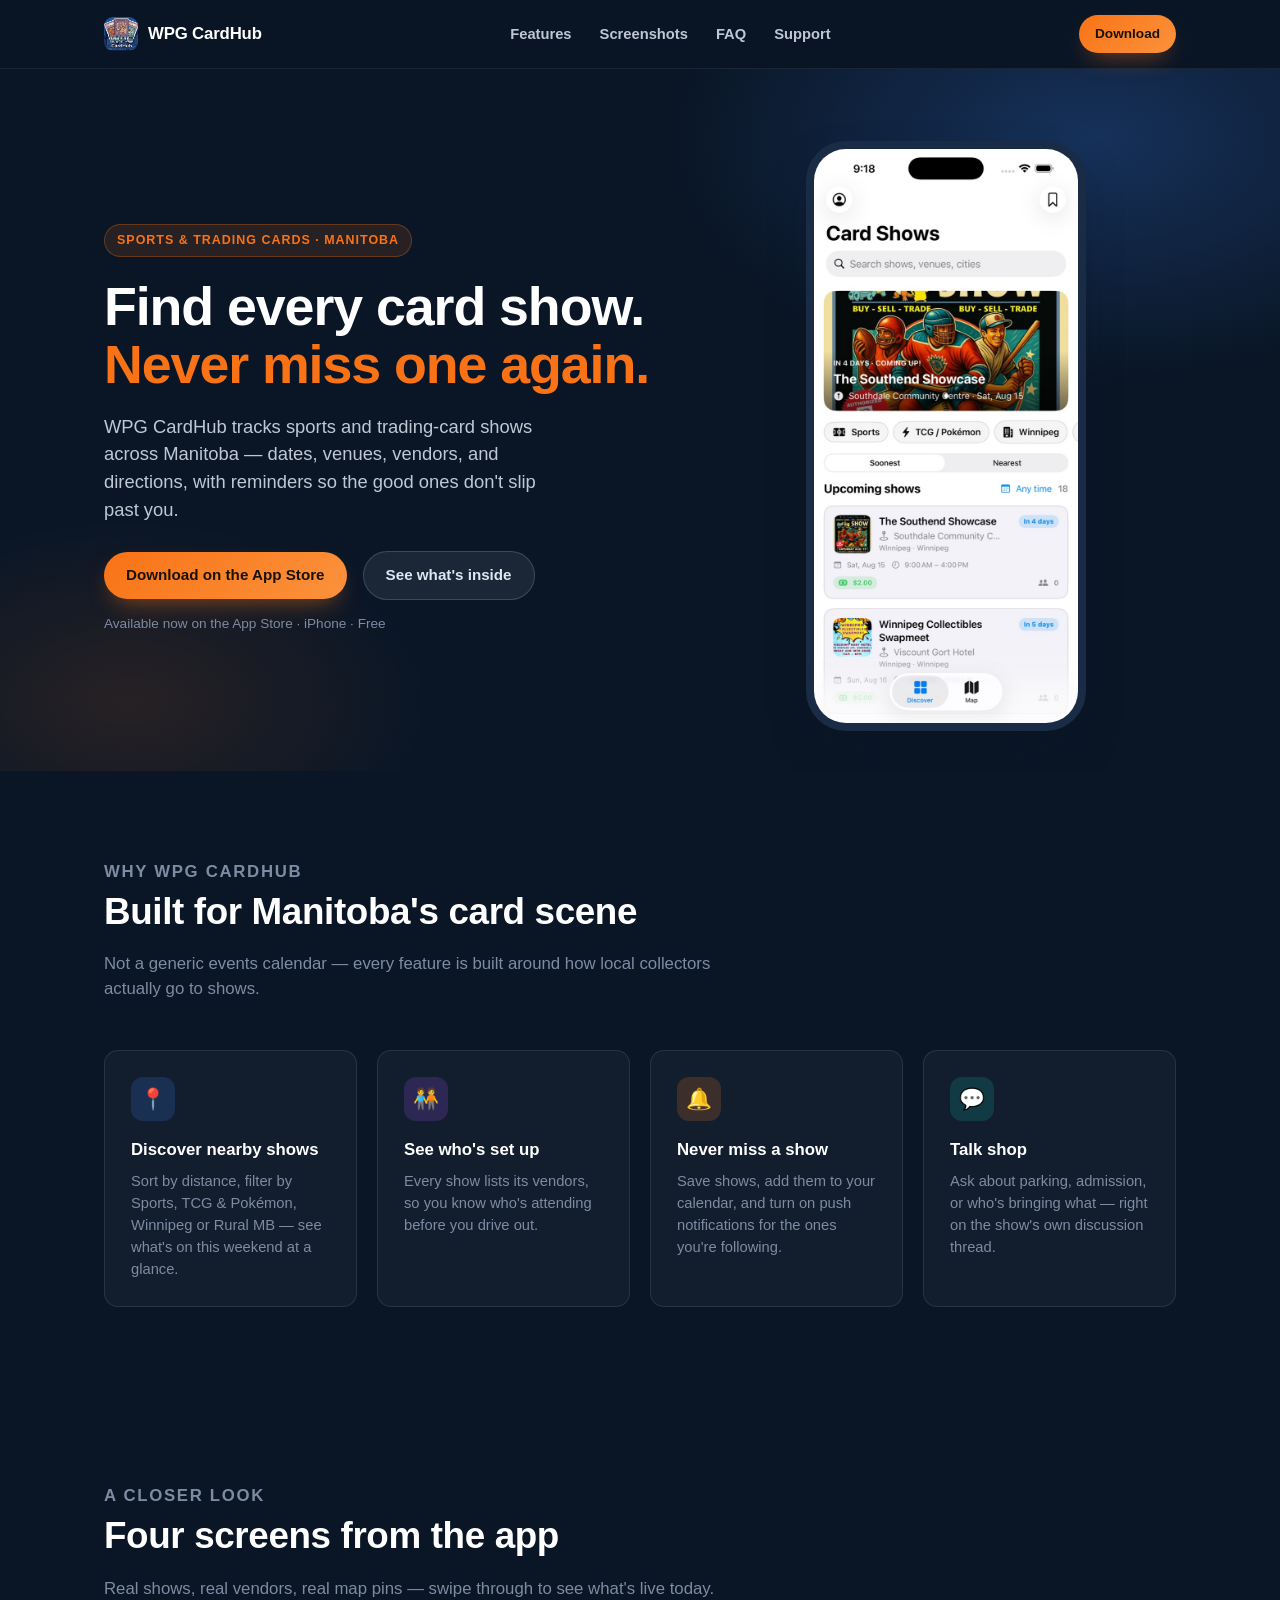
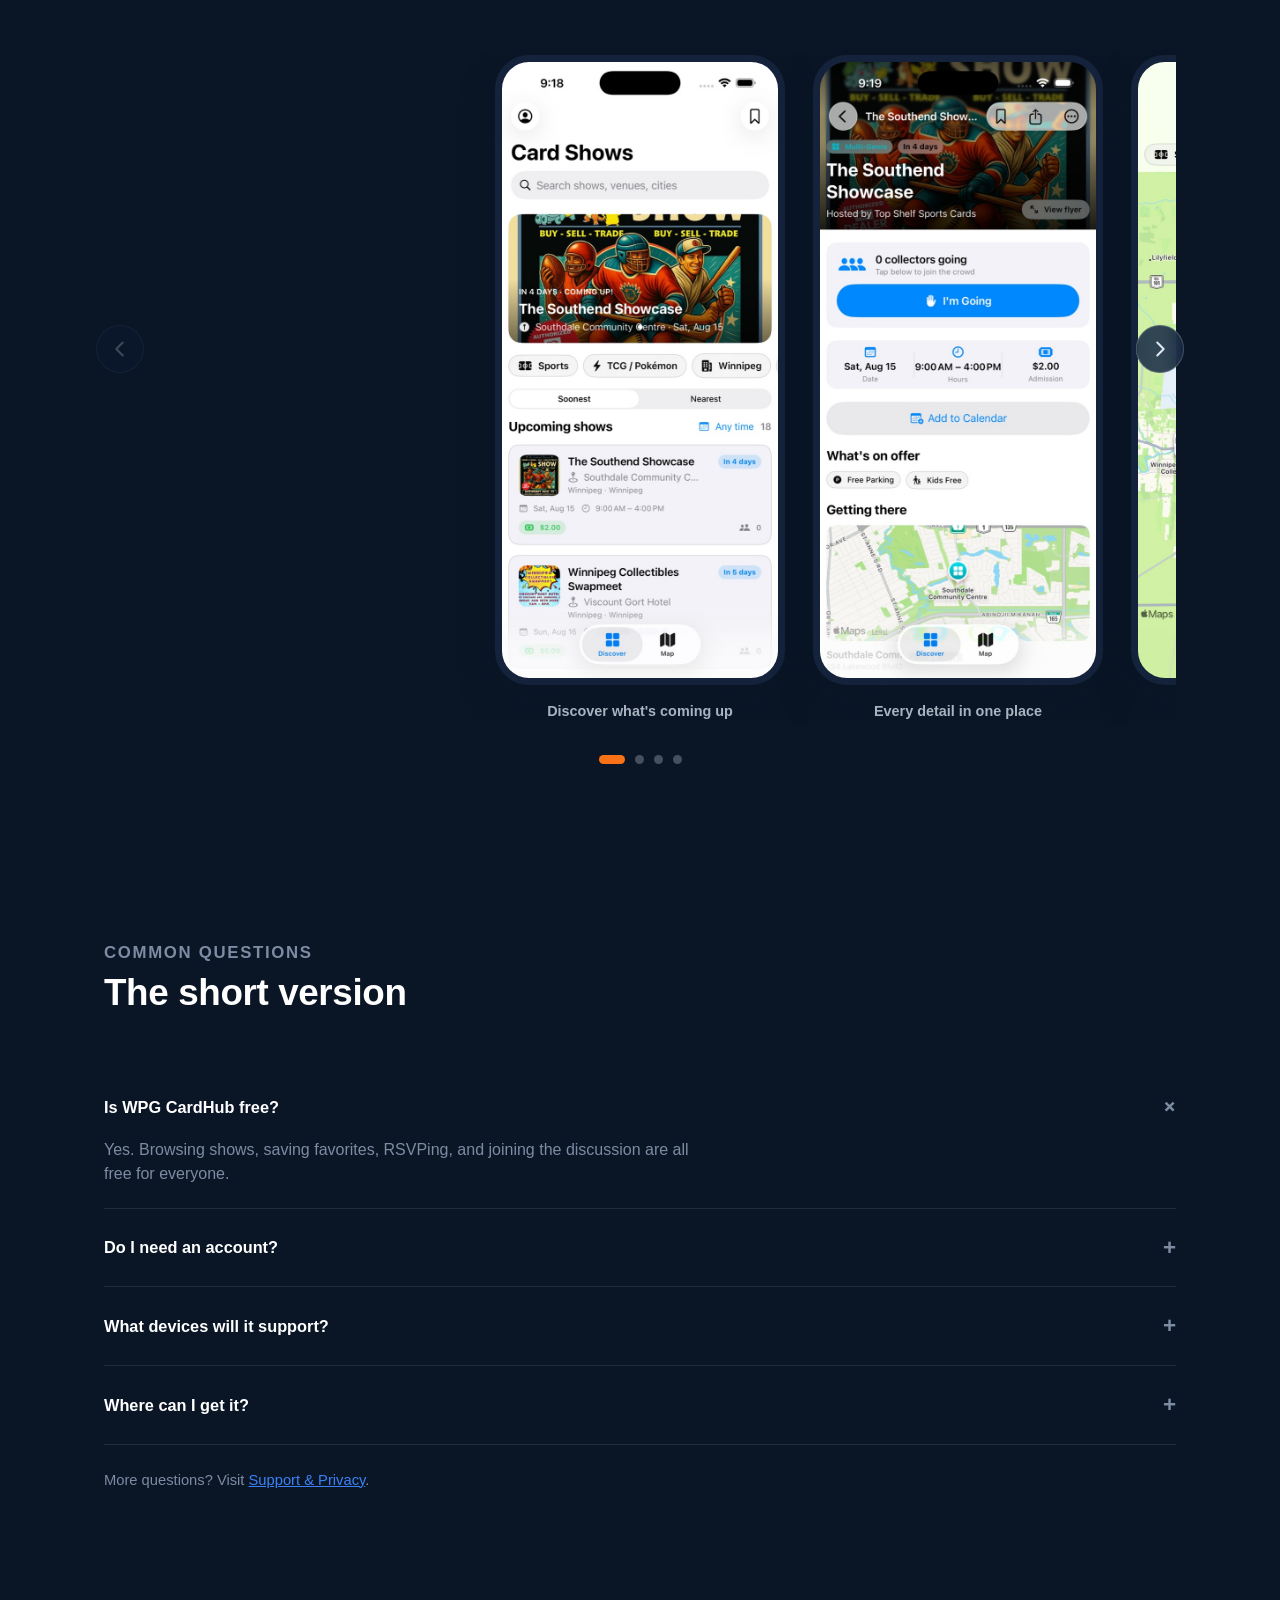
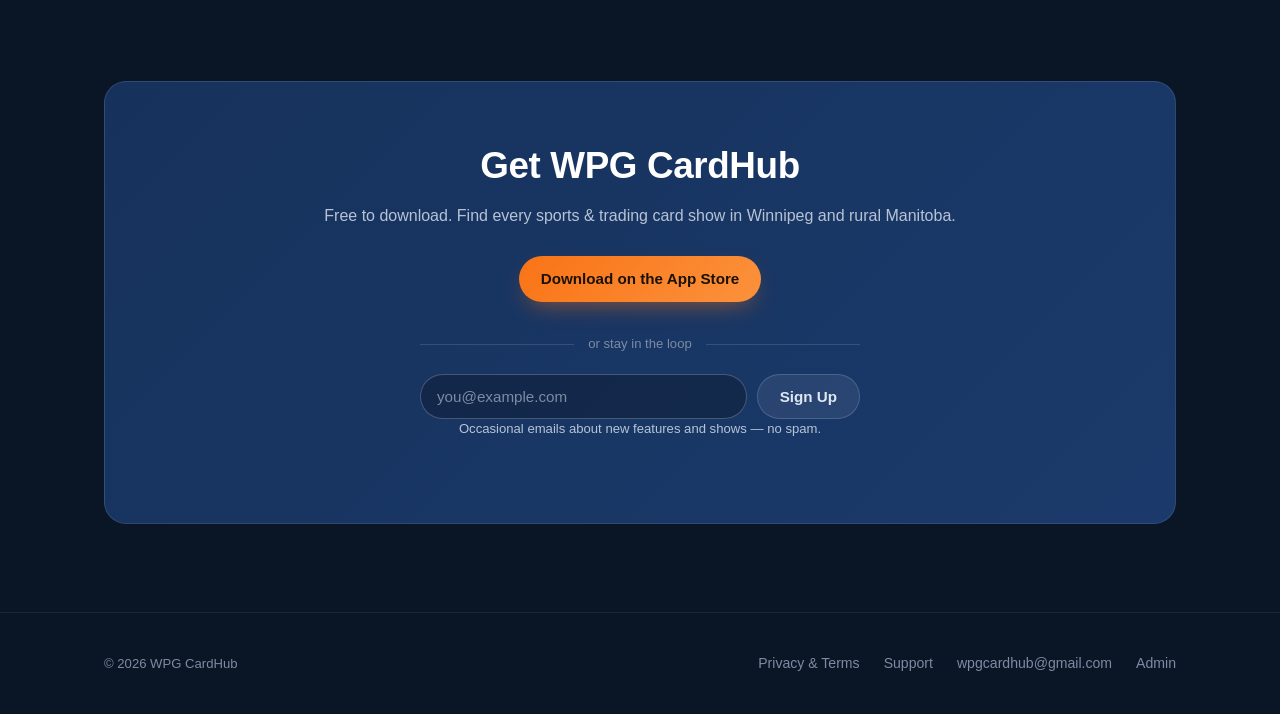
==== commit 9354270e: "Update site for launch: real App Store links, drop "coming soon" WPG CardHub is live (id6783870189)." ====
--- a/index.html
+++ b/index.html
@@ -33,7 +33,7 @@
         <a href="#faq">FAQ</a>
         <a href="https://jquiogue-commits.github.io/wpgcardhub-privacy/support">Support</a>
       </nav>
-      <a class="btn btn-primary btn-sm" href="#notify">Notify Me</a>
+      <a class="btn btn-primary btn-sm" href="https://apps.apple.com/ca/app/wpgcardhub/id6783870189" target="_blank" rel="noopener">Download</a>
     </div>
   </header>
 
@@ -48,10 +48,10 @@
             vendors, and directions, with reminders so the good ones don't slip past you.
           </p>
           <div class="hero-cta">
-            <a class="btn btn-primary" href="#notify">Notify Me at Launch</a>
+            <a class="btn btn-primary" href="https://apps.apple.com/ca/app/wpgcardhub/id6783870189" target="_blank" rel="noopener">Download on the App Store</a>
             <a class="btn btn-ghost" href="#features">See what's inside</a>
           </div>
-          <p class="fineprint">Coming soon to the App Store · iPhone</p>
+          <p class="fineprint">Available now on the App Store · iPhone · Free</p>
         </div>
         <div class="hero-phone">
           <div class="phone-frame">
@@ -137,7 +137,7 @@
     <section id="faq">
       <div class="wrap">
         <div class="section-head">
-          <p class="kicker">Questions before launch</p>
+          <p class="kicker">Common questions</p>
           <h2>The short version</h2>
         </div>
         <details class="faq-item" open>
@@ -153,8 +153,8 @@
           <p>iPhone, running iOS 17 or later.</p>
         </details>
         <details class="faq-item">
-          <summary>When does it launch?</summary>
-          <p>WPG CardHub is submitted for App Store review now. Join the waitlist below and we'll email you the moment it's live.</p>
+          <summary>Where can I get it?</summary>
+          <p>It's live now — <a href="https://apps.apple.com/ca/app/wpgcardhub/id6783870189" target="_blank" rel="noopener" style="color:var(--accent-2);">download WPG CardHub on the App Store</a>, free for iPhone.</p>
         </details>
         <p style="margin-top:24px;color:var(--muted);font-size:0.92rem;">
           More questions? Visit <a href="https://jquiogue-commits.github.io/wpgcardhub-privacy/support" style="color:var(--accent-2);">Support &amp; Privacy</a>.
@@ -165,15 +165,19 @@
     <section id="notify">
       <div class="wrap">
         <div class="waitlist">
-          <h2>Be first to know</h2>
-          <p>WPG CardHub is with Apple for review. Leave your email and we'll let you know the moment it's live — no spam, one message.</p>
+          <h2>Get WPG CardHub</h2>
+          <p>Free to download. Find every sports &amp; trading card show in Winnipeg and rural Manitoba.</p>
+          <a class="btn btn-primary" href="https://apps.apple.com/ca/app/wpgcardhub/id6783870189" target="_blank" rel="noopener">Download on the App Store</a>
+
+          <div class="waitlist-divider"><span>or stay in the loop</span></div>
+
           <form class="waitlist-form" id="waitlist-form">
             <input type="email" id="waitlist-email" placeholder="you@example.com" required autocomplete="email">
-            <button class="btn btn-primary" type="submit" id="waitlist-submit">Notify Me</button>
+            <button class="btn btn-ghost" type="submit" id="waitlist-submit">Sign Up</button>
           </form>
           <p class="waitlist-success" id="waitlist-success">You're on the list — thanks!</p>
           <p class="waitlist-error" id="waitlist-error"></p>
-          <p class="waitlist-note">We'll only email you about the WPG CardHub launch.</p>
+          <p class="waitlist-note">Occasional emails about new features and shows — no spam.</p>
         </div>
       </div>
     </section>
--- a/css/style.css
+++ b/css/style.css
@@ -184,16 +184,8 @@
   overflow: hidden;
   position: relative;
 }
-.phone-frame::before {
-  content: "";
-  position: absolute;
-  top: 0; left: 50%;
-  transform: translateX(-50%);
-  width: 120px; height: 22px;
-  background: #1a2b45;
-  border-radius: 0 0 14px 14px;
-  z-index: 2;
-}
+/* No drawn notch here — the screenshots already contain the device's real
+   Dynamic Island, and a second faked one never lines up with it. */
 .phone-frame img { width: 100%; height: auto; display: block; }
 
 /* ---------- Section shared ---------- */
@@ -379,6 +371,23 @@
 }
 .waitlist h2 { margin-bottom: 10px; }
 .waitlist p { color: var(--silver); opacity: 0.8; margin: 0 0 28px; }
+
+.waitlist-divider {
+  display: flex;
+  align-items: center;
+  gap: 14px;
+  max-width: 440px;
+  margin: 32px auto 20px;
+  color: var(--muted);
+  font-size: 0.82rem;
+}
+.waitlist-divider::before,
+.waitlist-divider::after {
+  content: "";
+  flex: 1;
+  height: 1px;
+  background: rgba(223, 231, 242, 0.15);
+}
 
 .waitlist-form {
   display: flex;
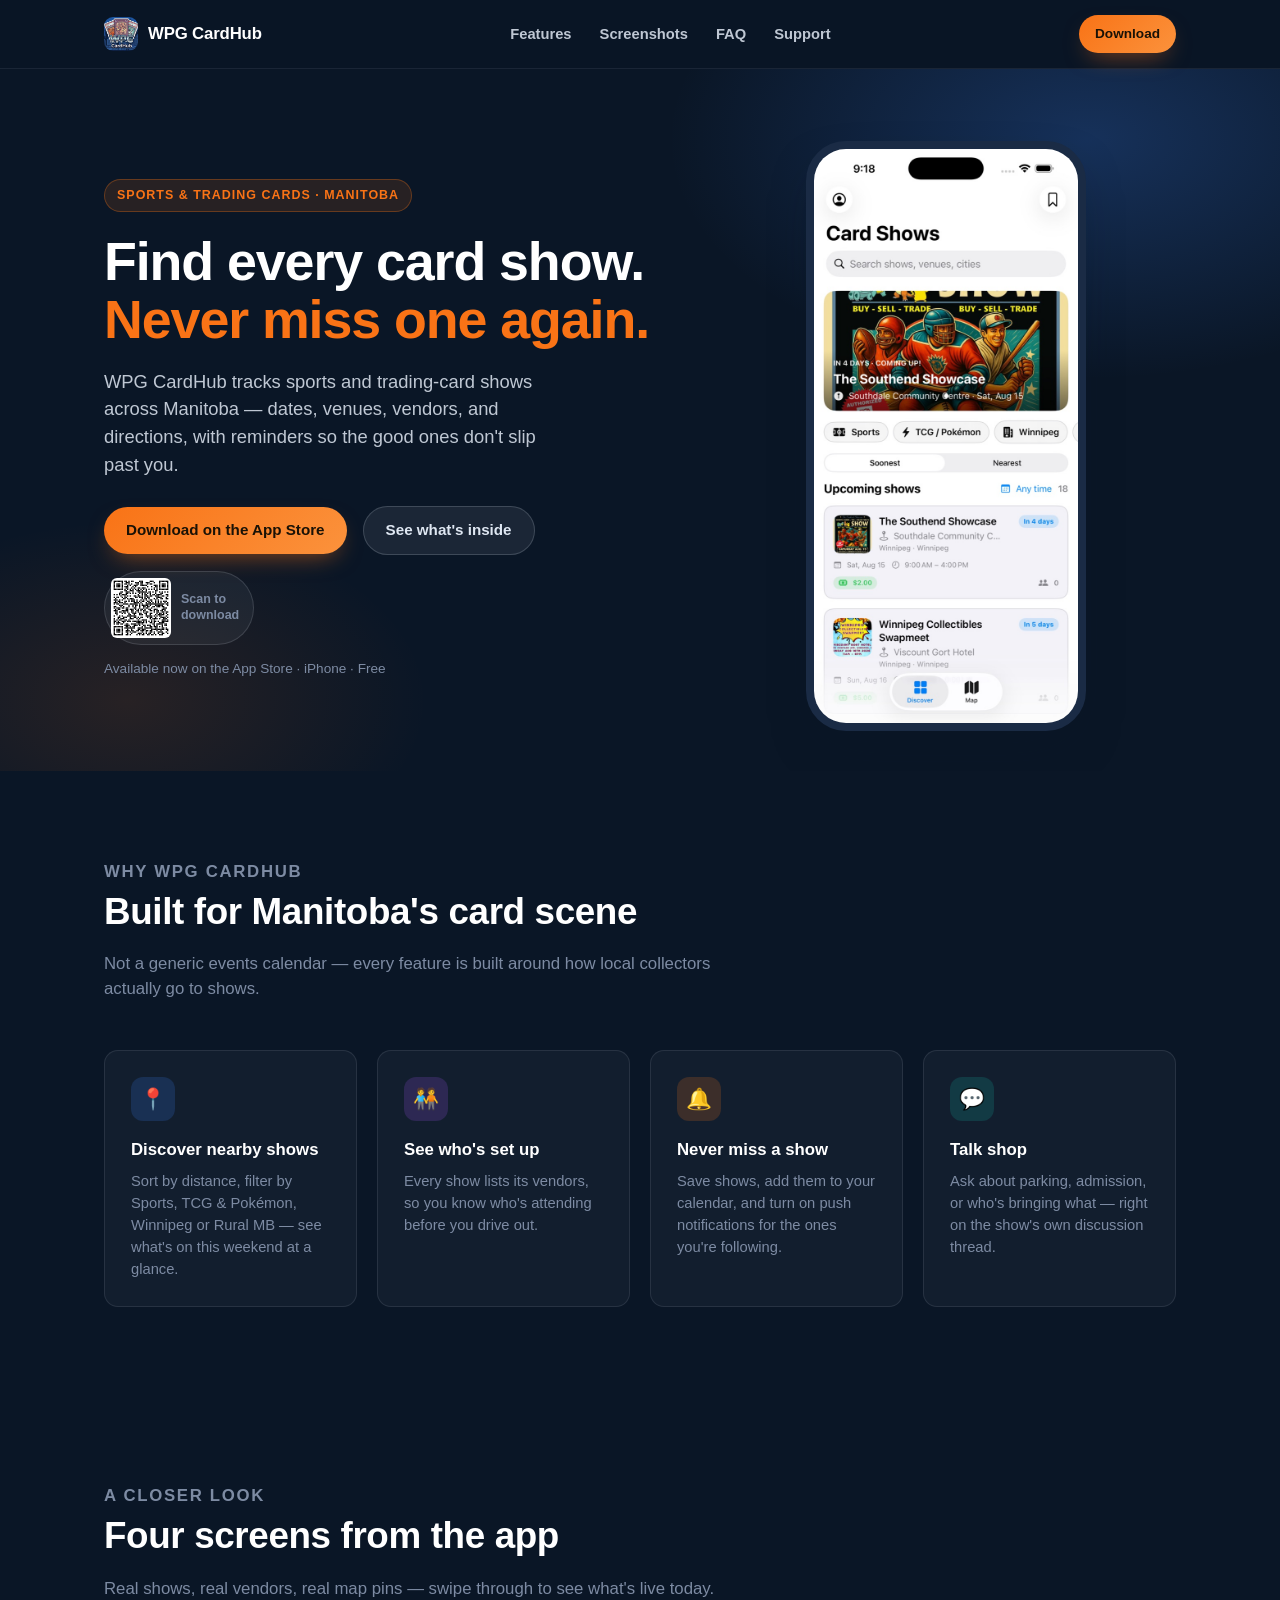
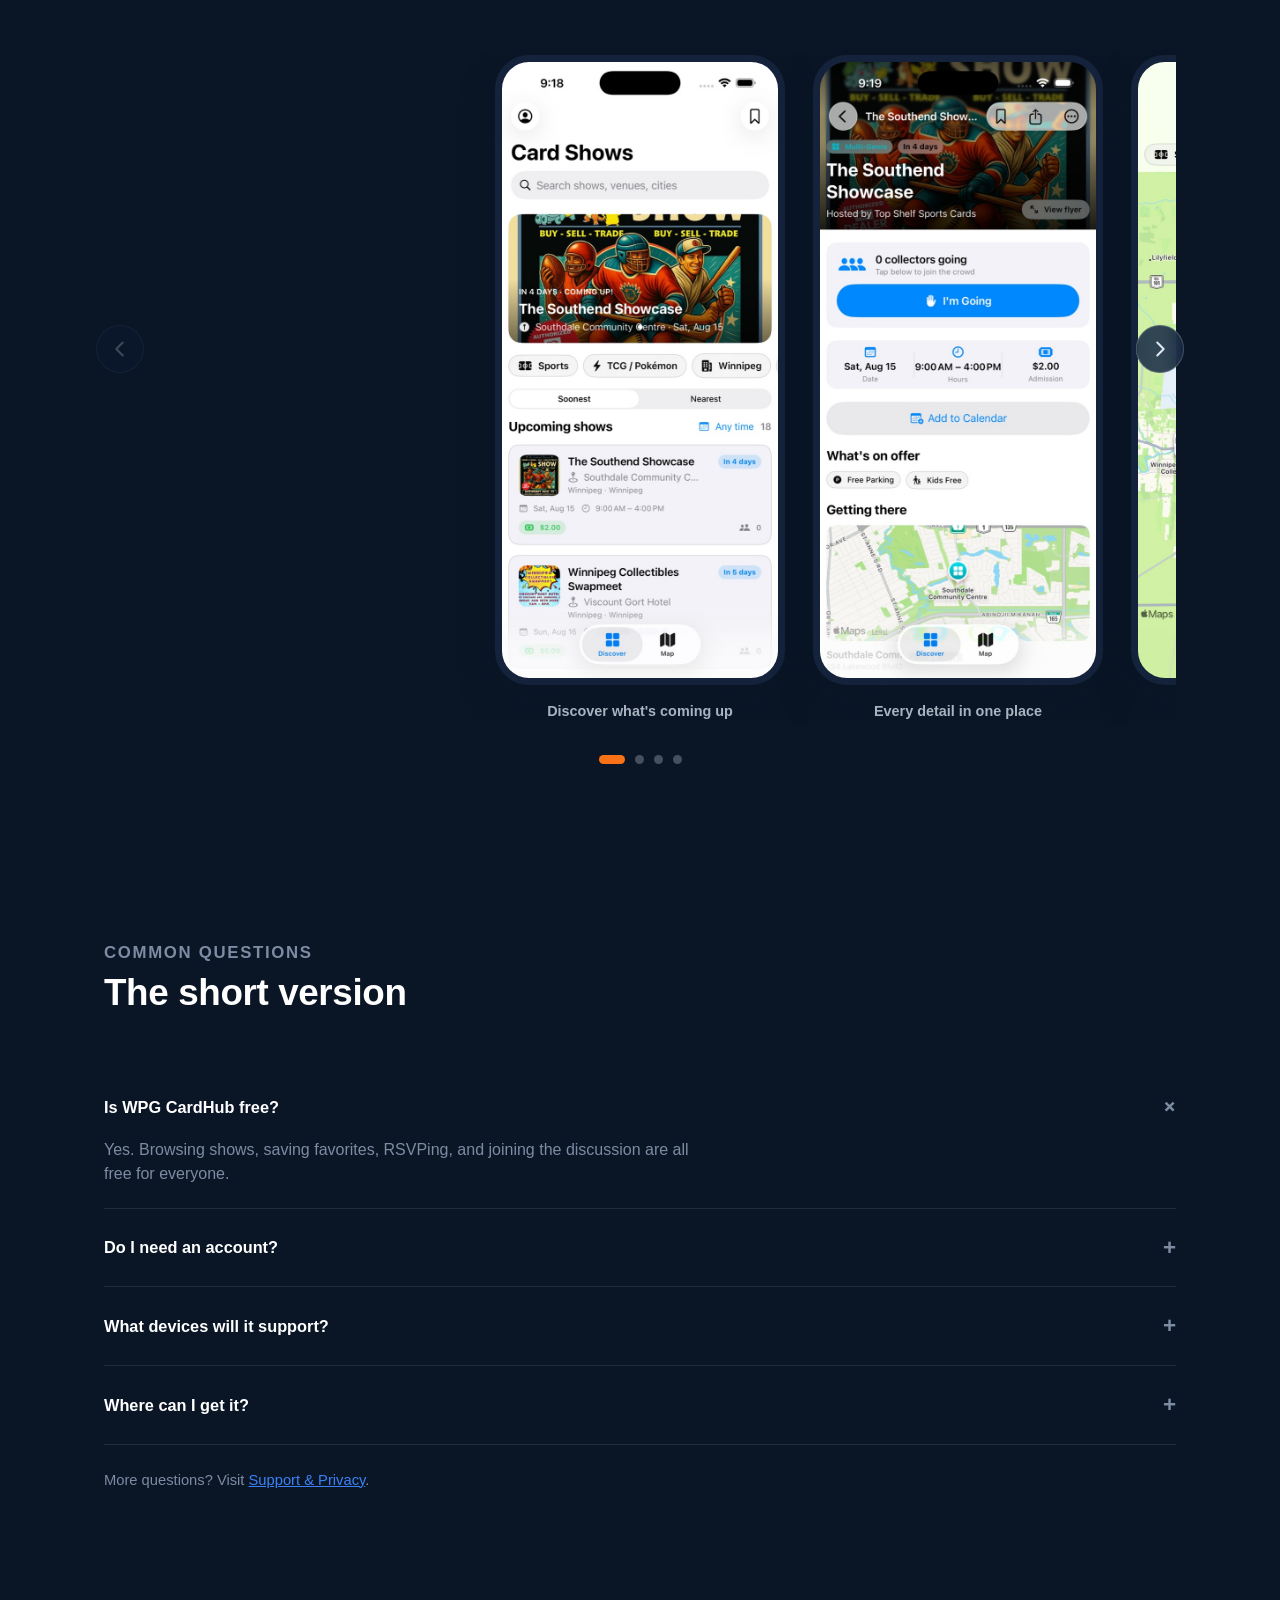
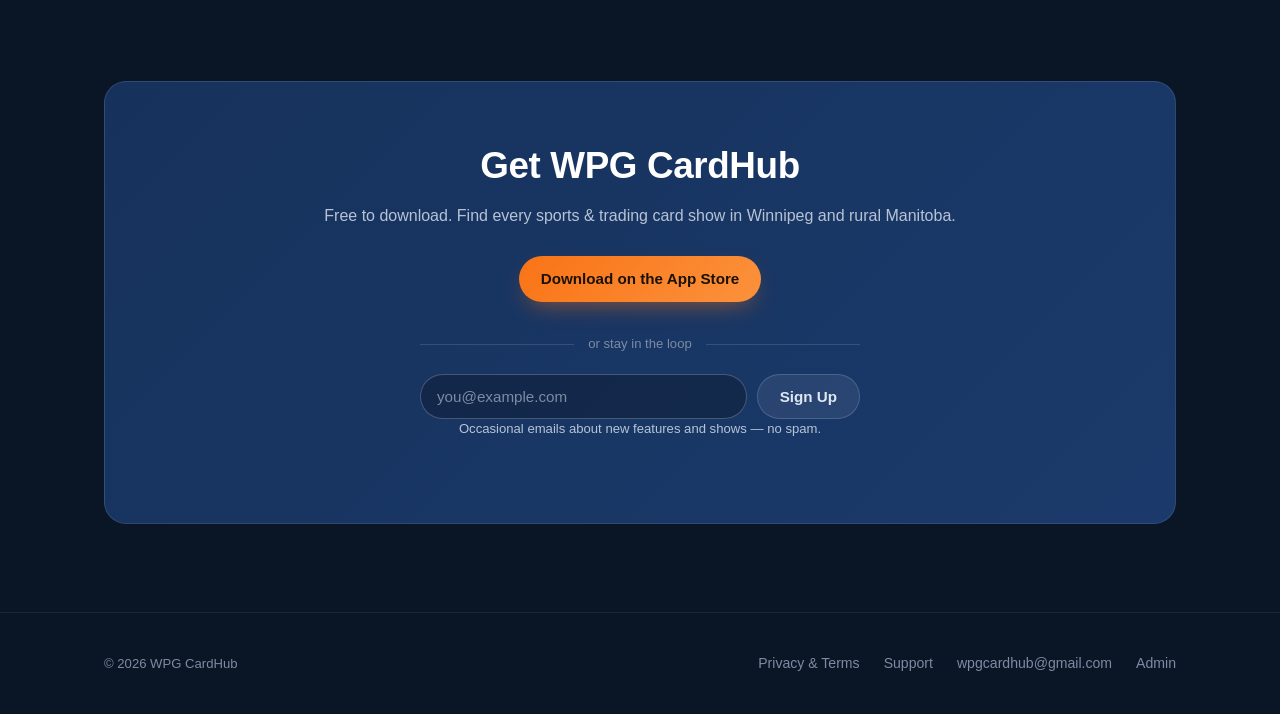
==== commit db6b47ec: "Add "scan to download" QR code to the hero Small chip next to the App Store button for anyone browsi" ====
--- a/index.html
+++ b/index.html
@@ -50,6 +50,10 @@
           <div class="hero-cta">
             <a class="btn btn-primary" href="https://apps.apple.com/ca/app/wpgcardhub/id6783870189" target="_blank" rel="noopener">Download on the App Store</a>
             <a class="btn btn-ghost" href="#features">See what's inside</a>
+            <div class="hero-qr">
+              <img src="assets/qr/wpgcardhub-appstore-qr.svg" alt="QR code linking to the WPG CardHub App Store page" width="60" height="60">
+              <span>Scan to<br>download</span>
+            </div>
           </div>
           <p class="fineprint">Available now on the App Store · iPhone · Free</p>
         </div>
--- a/css/style.css
+++ b/css/style.css
@@ -168,6 +168,23 @@
 }
 
 .hero-cta { display: flex; align-items: center; gap: 16px; flex-wrap: wrap; margin-bottom: 14px; }
+
+.hero-qr {
+  display: flex;
+  align-items: center;
+  gap: 10px;
+  padding: 6px 14px 6px 6px;
+  background: rgba(223, 231, 242, 0.06);
+  border: 1px solid rgba(223, 231, 242, 0.14);
+  border-radius: 999px;
+}
+.hero-qr img { border-radius: 6px; }
+.hero-qr span {
+  font-size: 0.78rem;
+  line-height: 1.25;
+  color: var(--muted);
+  font-weight: 600;
+}
 .fineprint { font-size: 0.85rem; color: var(--muted); }
 
 .hero-phone {
@@ -448,6 +465,9 @@
   .hero-grid { grid-template-columns: 1fr; text-align: center; }
   .hero p.lead { margin-inline: auto; }
   .hero-cta { justify-content: center; }
+  /* Visitors on a phone already have the app in hand — the code is for
+     someone browsing on a laptop who wants it on their phone instead. */
+  .hero-qr { display: none; }
   .hero-phone { margin-top: 24px; }
   .grid-4 { grid-template-columns: repeat(2, 1fr); }
   nav.site-nav { display: none; }
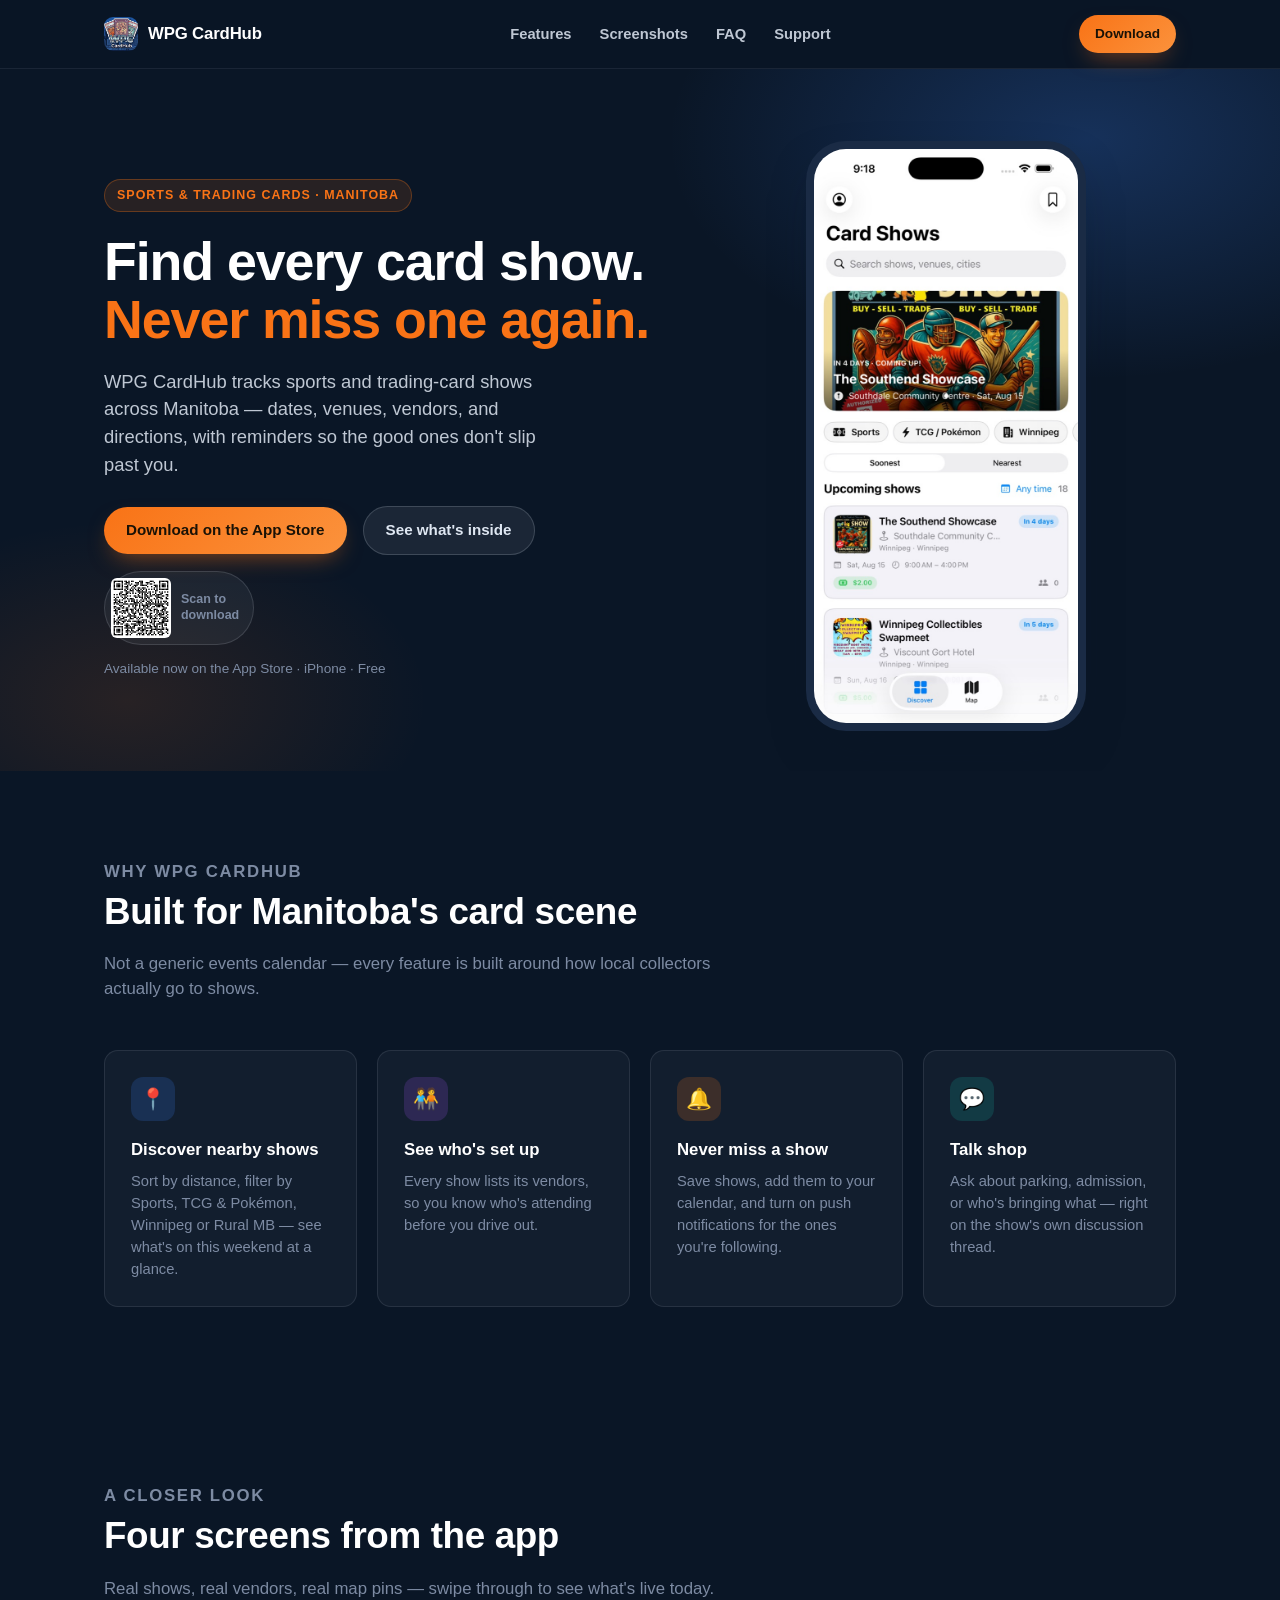
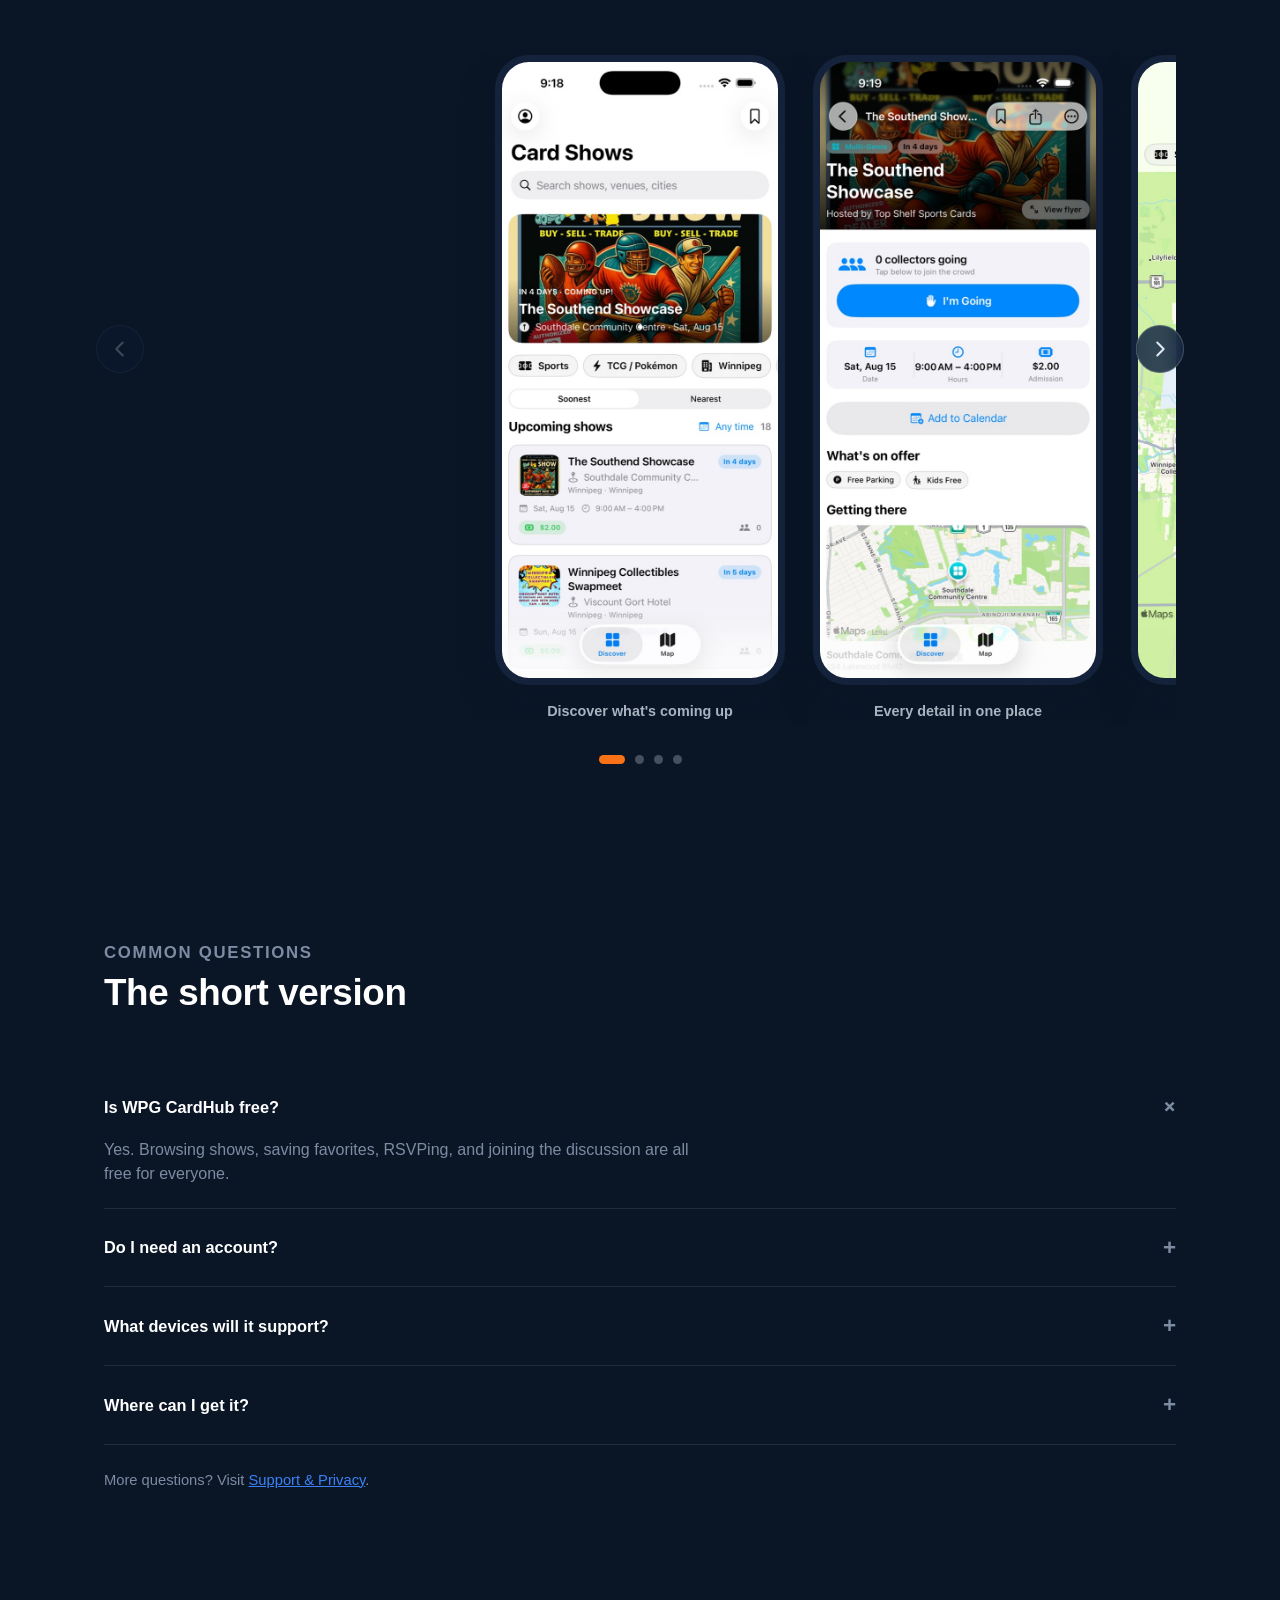
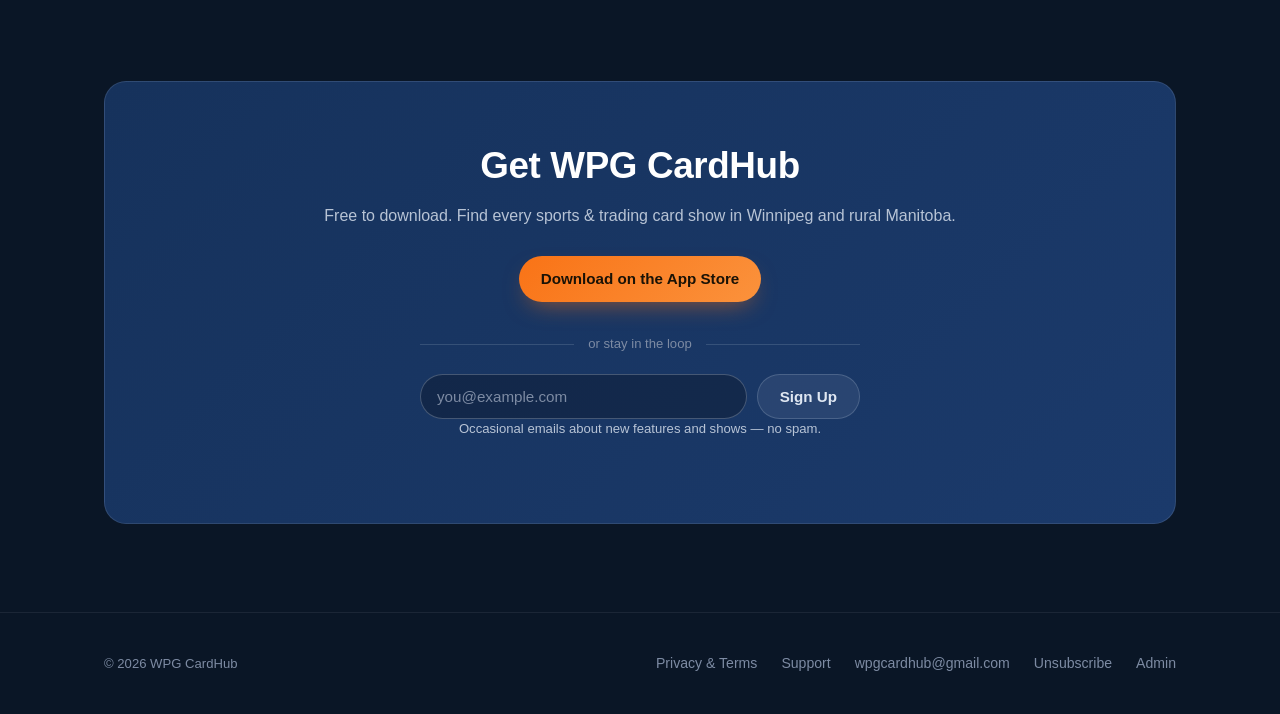
==== commit 4c2344c5: "Add unsubscribe page for the waitlist New /unsubscribe/ page: enter an email, it's removed from the " ====
--- a/index.html
+++ b/index.html
@@ -194,6 +194,7 @@
         <a href="https://jquiogue-commits.github.io/wpgcardhub-privacy/">Privacy &amp; Terms</a>
         <a href="https://jquiogue-commits.github.io/wpgcardhub-privacy/support">Support</a>
         <a href="mailto:wpgcardhub@gmail.com">wpgcardhub@gmail.com</a>
+        <a href="unsubscribe/">Unsubscribe</a>
         <a href="admin/">Admin</a>
       </div>
     </div>
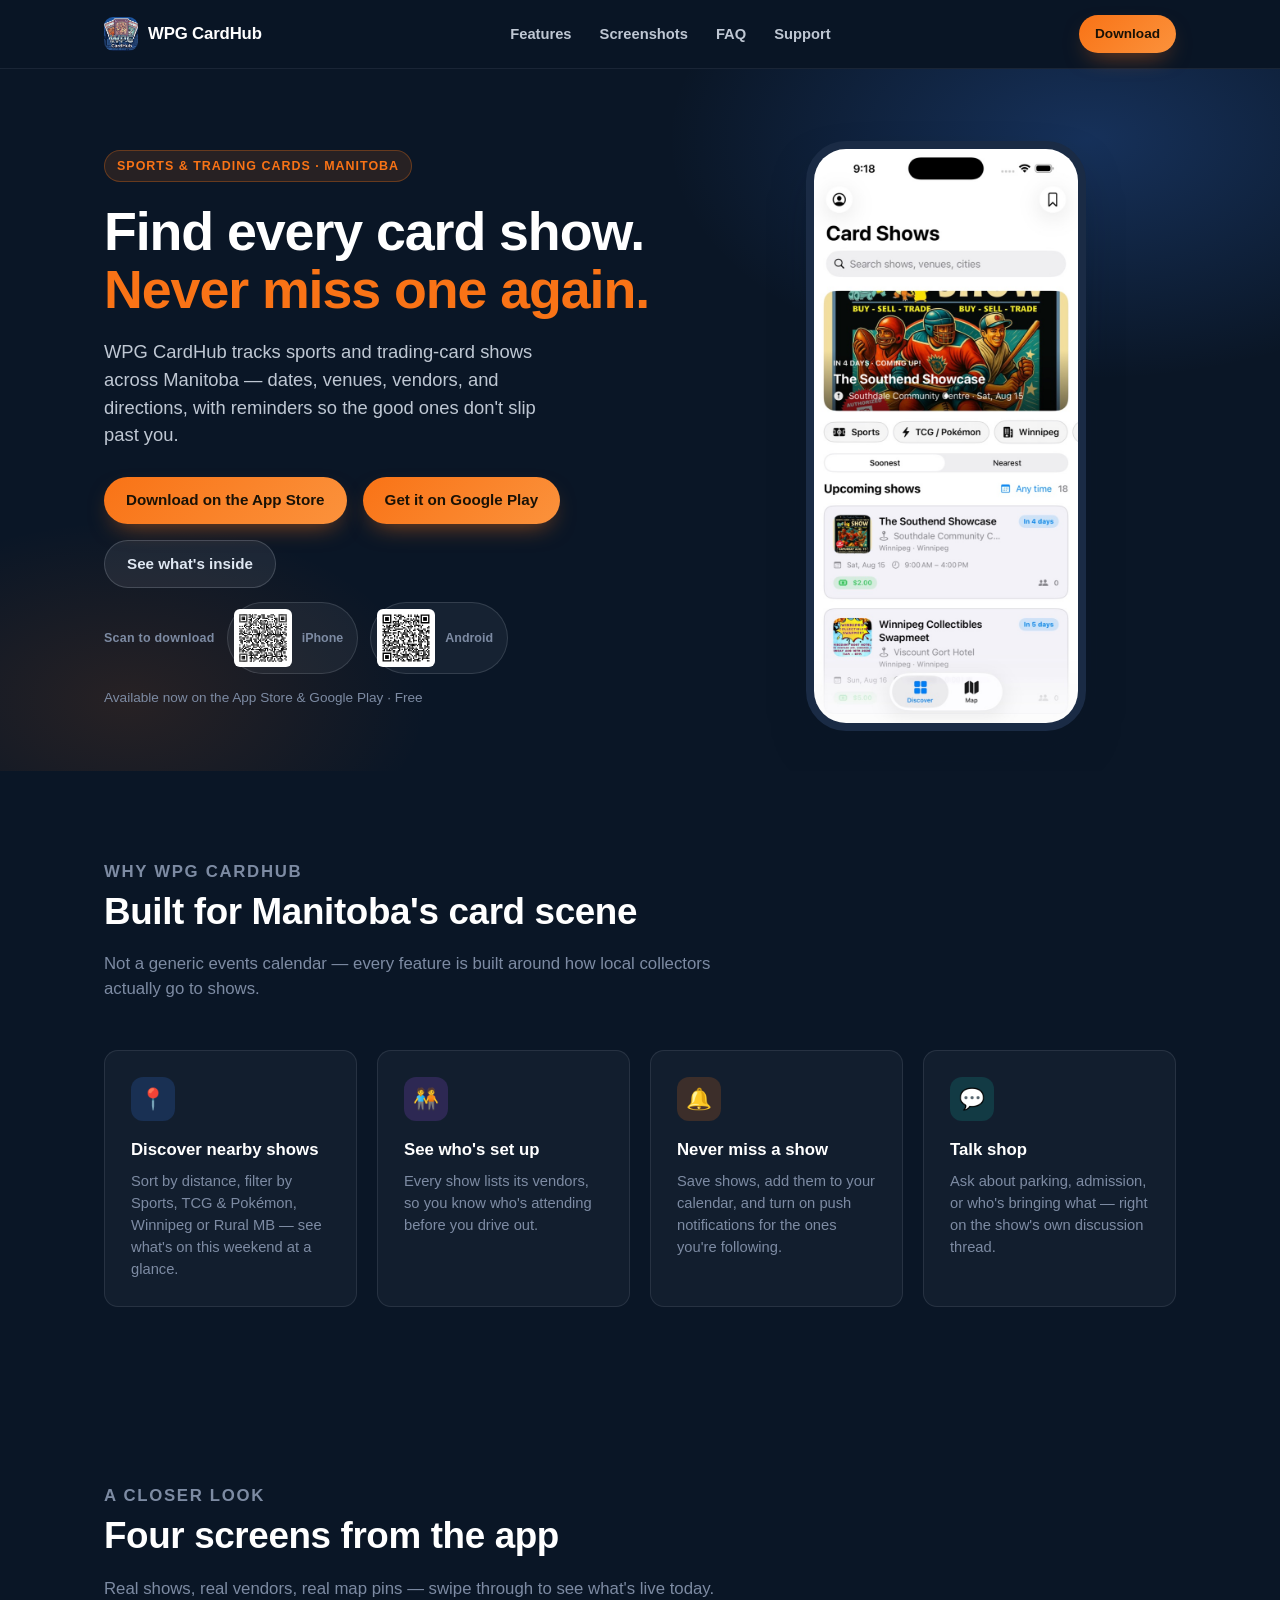
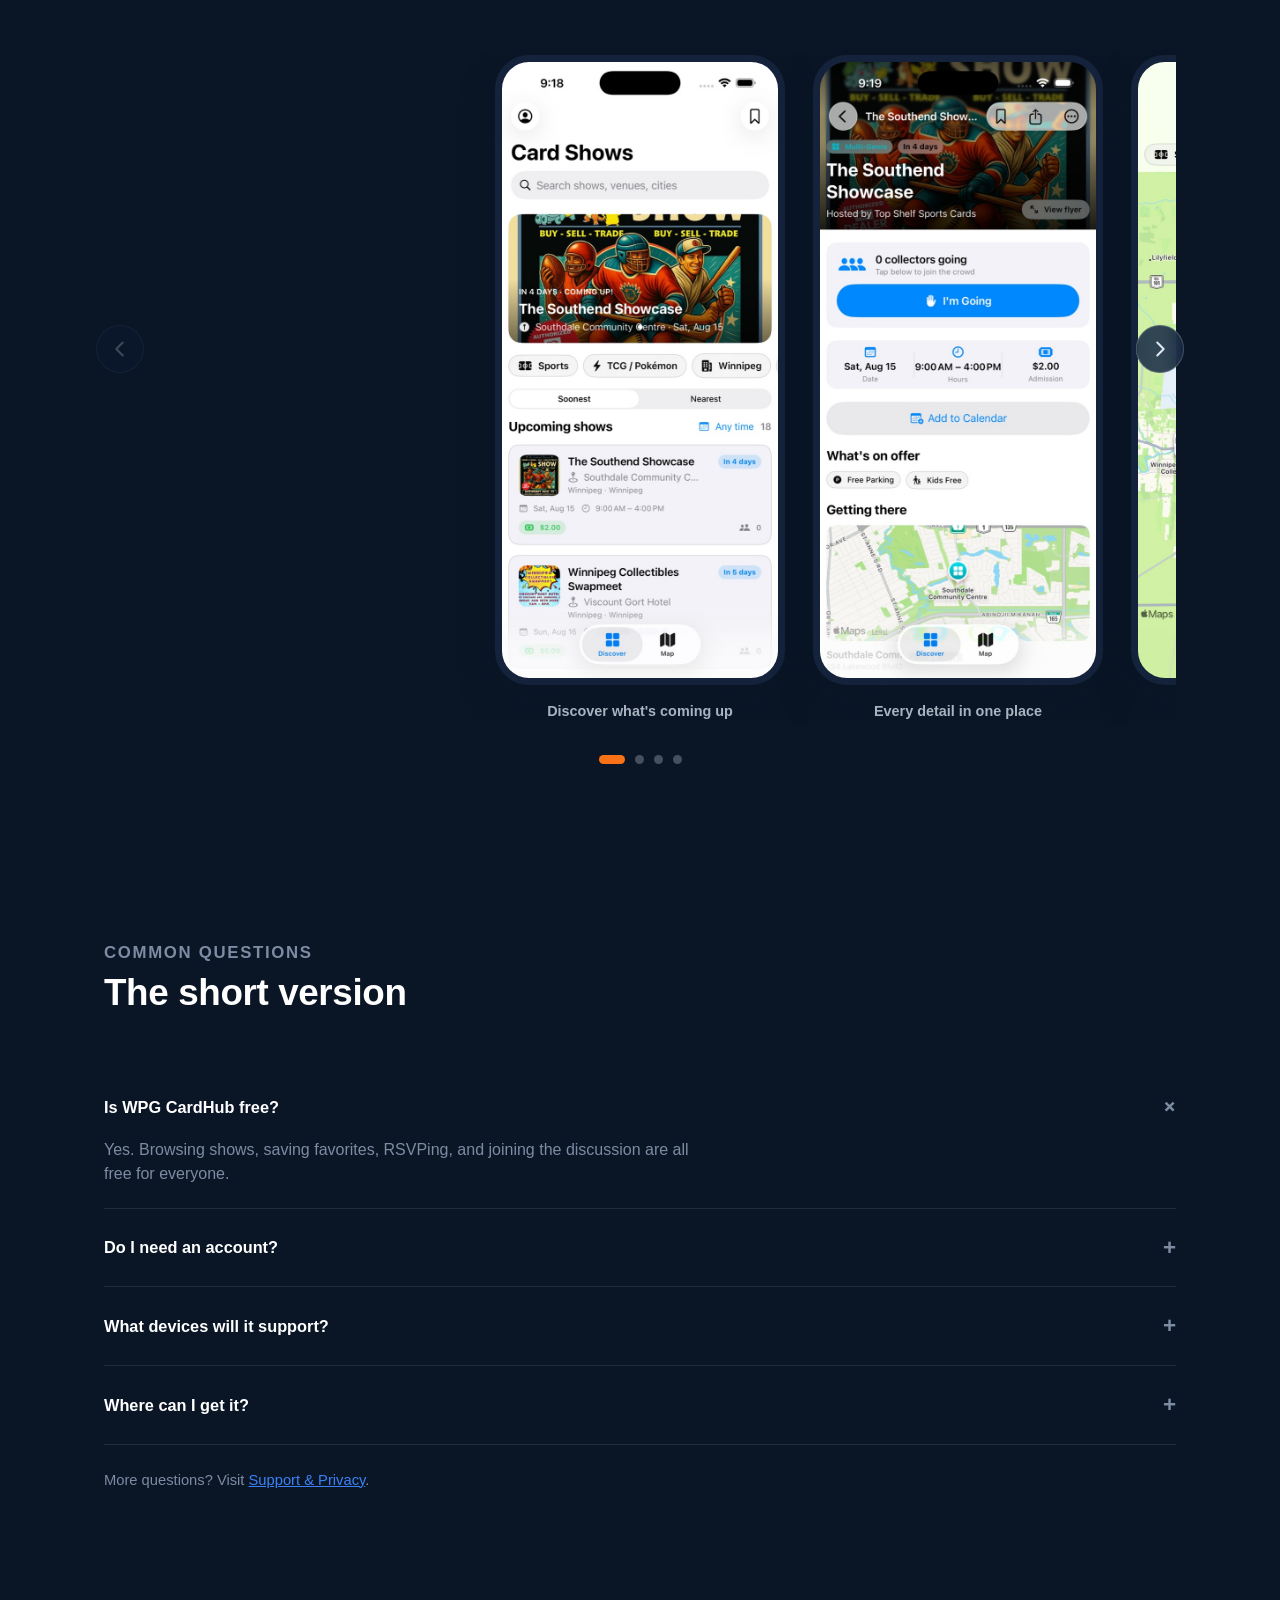
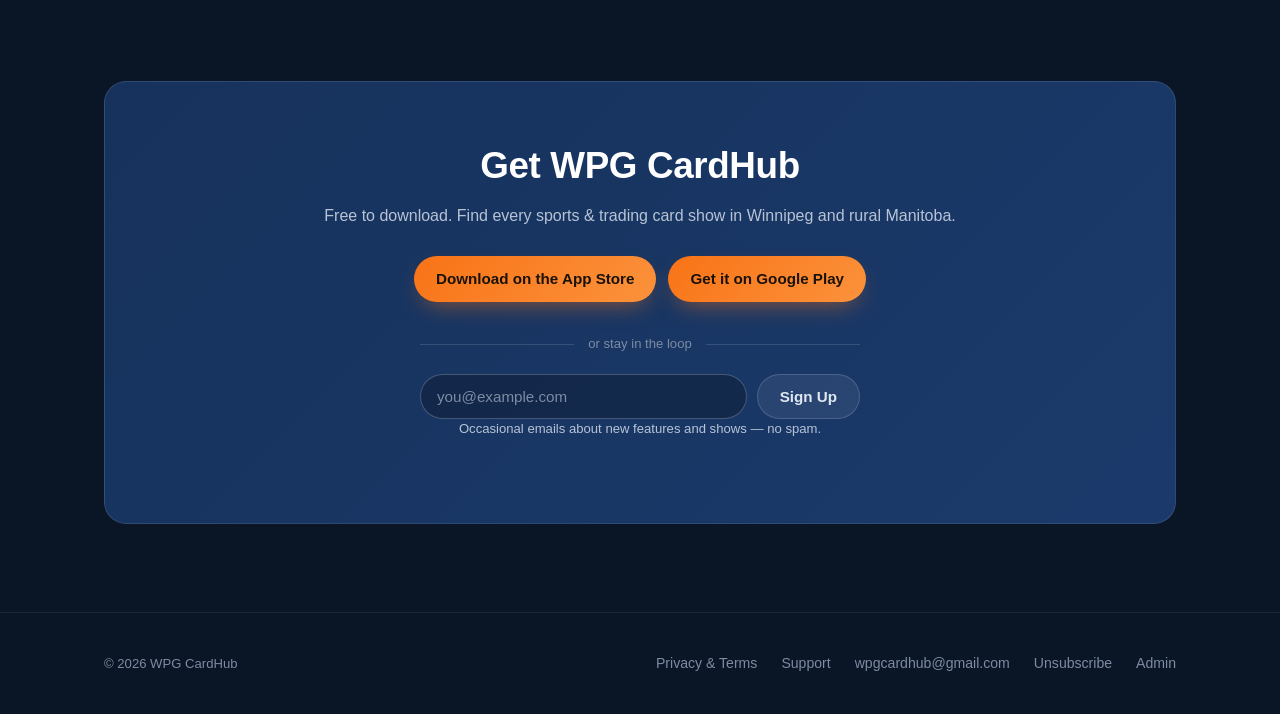
==== commit fe9dec34: "Add Android QR and Google Play links alongside iOS The app is now on Google Play (com.wpgcardhub.app" ====
--- a/index.html
+++ b/index.html
@@ -33,7 +33,7 @@
         <a href="#faq">FAQ</a>
         <a href="https://jquiogue-commits.github.io/wpgcardhub-privacy/support">Support</a>
       </nav>
-      <a class="btn btn-primary btn-sm" href="https://apps.apple.com/ca/app/wpgcardhub/id6783870189" target="_blank" rel="noopener">Download</a>
+      <a class="btn btn-primary btn-sm" href="#notify">Download</a>
     </div>
   </header>
 
@@ -49,13 +49,21 @@
           </p>
           <div class="hero-cta">
             <a class="btn btn-primary" href="https://apps.apple.com/ca/app/wpgcardhub/id6783870189" target="_blank" rel="noopener">Download on the App Store</a>
+            <a class="btn btn-primary" href="https://play.google.com/store/apps/details?id=com.wpgcardhub.app" target="_blank" rel="noopener">Get it on Google Play</a>
             <a class="btn btn-ghost" href="#features">See what's inside</a>
+          </div>
+          <div class="hero-qr-group">
+            <span class="hero-qr-lead">Scan to download</span>
             <div class="hero-qr">
-              <img src="assets/qr/wpgcardhub-appstore-qr.svg" alt="QR code linking to the WPG CardHub App Store page" width="60" height="60">
-              <span>Scan to<br>download</span>
+              <img src="assets/qr/ios/wpgcardhub-appstore-qr.svg" alt="QR code linking to the WPG CardHub App Store page" width="58" height="58">
+              <span>iPhone</span>
             </div>
-          </div>
-          <p class="fineprint">Available now on the App Store · iPhone · Free</p>
+            <div class="hero-qr">
+              <img src="assets/qr/android/wpgcardhub-playstore-qr.svg" alt="QR code linking to the WPG CardHub Google Play page" width="58" height="58">
+              <span>Android</span>
+            </div>
+          </div>
+          <p class="fineprint">Available now on the App Store &amp; Google Play · Free</p>
         </div>
         <div class="hero-phone">
           <div class="phone-frame">
@@ -154,11 +162,11 @@
         </details>
         <details class="faq-item">
           <summary>What devices will it support?</summary>
-          <p>iPhone, running iOS 17 or later.</p>
+          <p>iPhone running iOS 17 or later, and Android.</p>
         </details>
         <details class="faq-item">
           <summary>Where can I get it?</summary>
-          <p>It's live now — <a href="https://apps.apple.com/ca/app/wpgcardhub/id6783870189" target="_blank" rel="noopener" style="color:var(--accent-2);">download WPG CardHub on the App Store</a>, free for iPhone.</p>
+          <p>It's live now and free — get it on the <a href="https://apps.apple.com/ca/app/wpgcardhub/id6783870189" target="_blank" rel="noopener" style="color:var(--accent-2);">App Store</a> or <a href="https://play.google.com/store/apps/details?id=com.wpgcardhub.app" target="_blank" rel="noopener" style="color:var(--accent-2);">Google Play</a>.</p>
         </details>
         <p style="margin-top:24px;color:var(--muted);font-size:0.92rem;">
           More questions? Visit <a href="https://jquiogue-commits.github.io/wpgcardhub-privacy/support" style="color:var(--accent-2);">Support &amp; Privacy</a>.
@@ -171,7 +179,10 @@
         <div class="waitlist">
           <h2>Get WPG CardHub</h2>
           <p>Free to download. Find every sports &amp; trading card show in Winnipeg and rural Manitoba.</p>
-          <a class="btn btn-primary" href="https://apps.apple.com/ca/app/wpgcardhub/id6783870189" target="_blank" rel="noopener">Download on the App Store</a>
+          <div class="store-buttons">
+            <a class="btn btn-primary" href="https://apps.apple.com/ca/app/wpgcardhub/id6783870189" target="_blank" rel="noopener">Download on the App Store</a>
+            <a class="btn btn-primary" href="https://play.google.com/store/apps/details?id=com.wpgcardhub.app" target="_blank" rel="noopener">Get it on Google Play</a>
+          </div>
 
           <div class="waitlist-divider"><span>or stay in the loop</span></div>
 
--- a/css/style.css
+++ b/css/style.css
@@ -169,6 +169,21 @@
 
 .hero-cta { display: flex; align-items: center; gap: 16px; flex-wrap: wrap; margin-bottom: 14px; }
 
+/* One code per store, so a visitor scans with whichever phone they hold. */
+.hero-qr-group {
+  display: flex;
+  align-items: center;
+  flex-wrap: wrap;
+  gap: 10px 12px;
+  margin-bottom: 14px;
+}
+.hero-qr-lead {
+  font-size: 0.78rem;
+  font-weight: 600;
+  letter-spacing: 0.02em;
+  color: var(--muted);
+}
+
 .hero-qr {
   display: flex;
   align-items: center;
@@ -178,7 +193,13 @@
   border: 1px solid rgba(223, 231, 242, 0.14);
   border-radius: 999px;
 }
-.hero-qr img { border-radius: 6px; }
+.hero-qr img {
+  border-radius: 6px;
+  /* The QR artwork carries its own white quiet zone; the padding keeps it
+     off the dark pill edge so scanners still find the margin. */
+  background: #fff;
+  padding: 3px;
+}
 .hero-qr span {
   font-size: 0.78rem;
   line-height: 1.25;
@@ -186,6 +207,14 @@
   font-weight: 600;
 }
 .fineprint { font-size: 0.85rem; color: var(--muted); }
+
+/* Paired store buttons in the closing CTA. */
+.store-buttons {
+  display: flex;
+  justify-content: center;
+  flex-wrap: wrap;
+  gap: 12px;
+}
 
 .hero-phone {
   position: relative;
@@ -465,9 +494,9 @@
   .hero-grid { grid-template-columns: 1fr; text-align: center; }
   .hero p.lead { margin-inline: auto; }
   .hero-cta { justify-content: center; }
-  /* Visitors on a phone already have the app in hand — the code is for
+  /* Visitors on a phone already have the app in hand — the codes are for
      someone browsing on a laptop who wants it on their phone instead. */
-  .hero-qr { display: none; }
+  .hero-qr-group { display: none; }
   .hero-phone { margin-top: 24px; }
   .grid-4 { grid-template-columns: repeat(2, 1fr); }
   nav.site-nav { display: none; }
